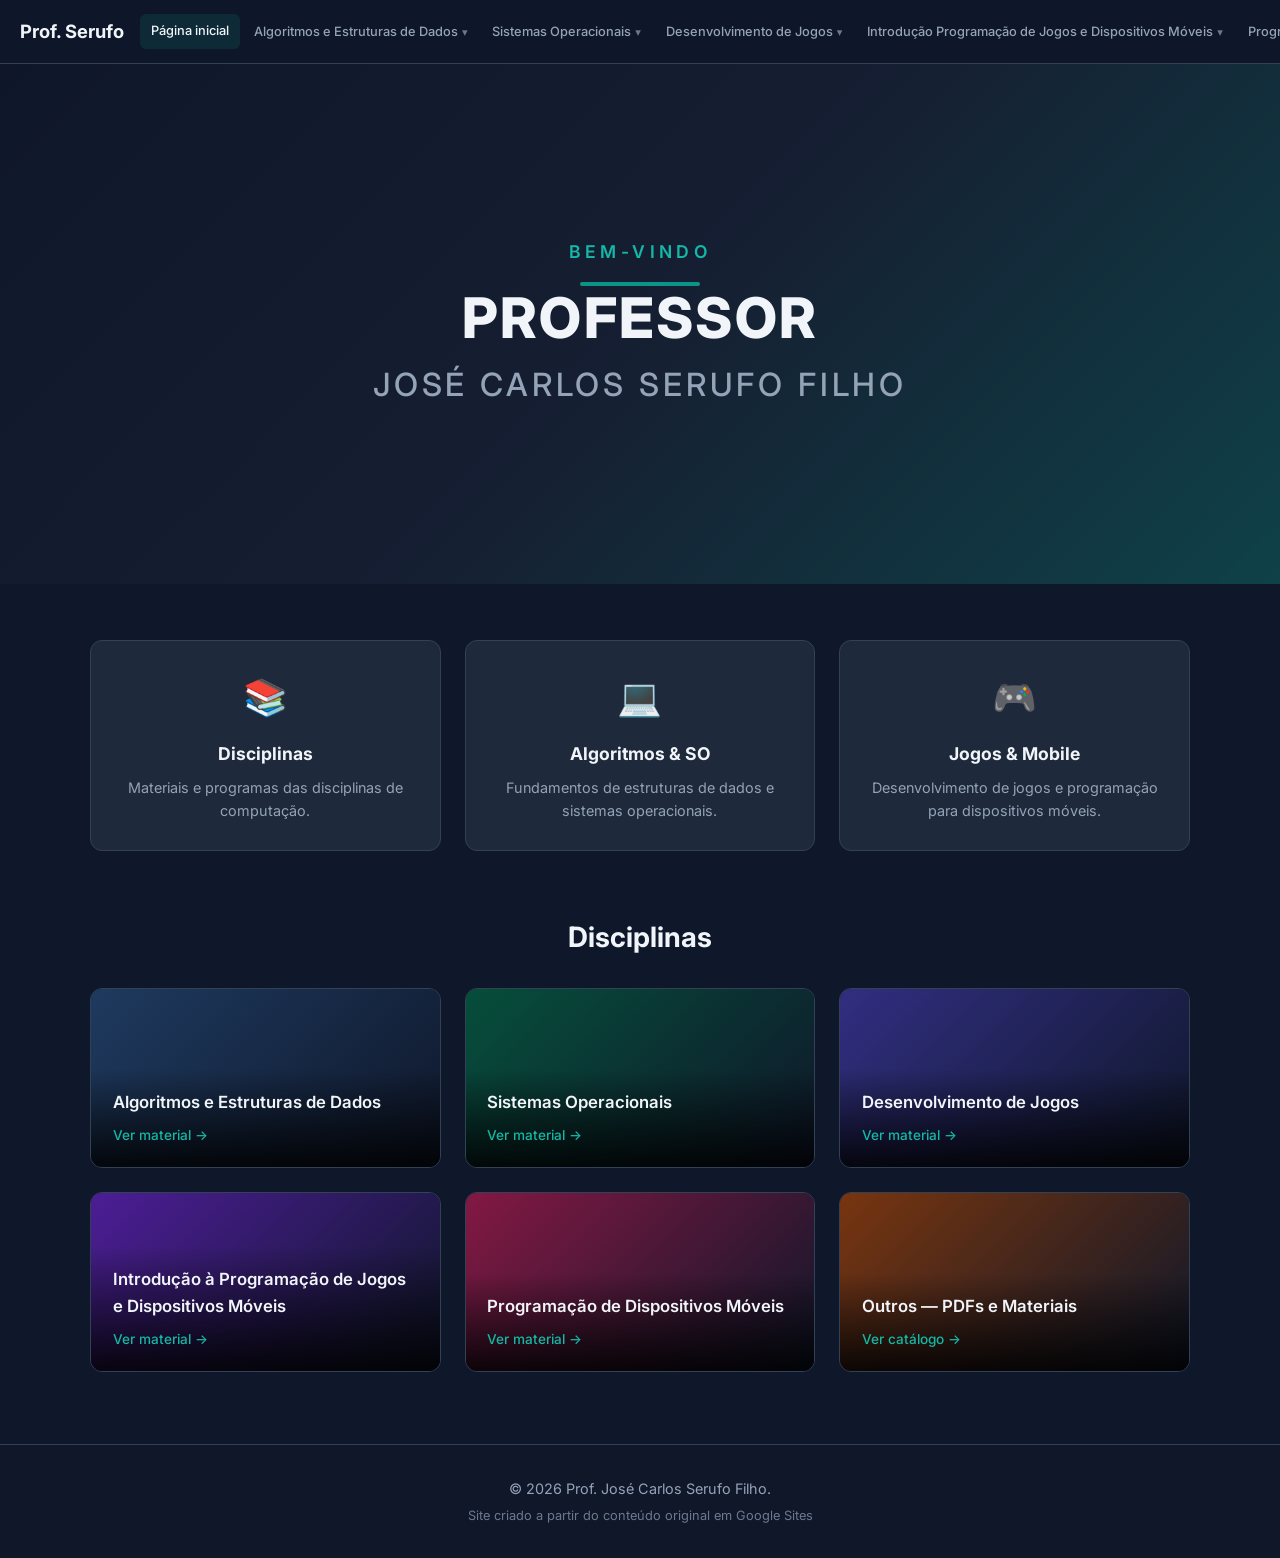
==== aulas/index.html @ f7fe7b7e "atualizaçao outros" ====
<!DOCTYPE html>
<html lang="pt-BR">
<head>
  <meta charset="UTF-8" />
  <meta name="viewport" content="width=device-width, initial-scale=1.0" />
  <title>Prof. Serufo</title>
  <meta name="description" content="Site do Professor José Carlos Serufo Filho. Materiais de Algoritmos, Sistemas Operacionais, Desenvolvimento de Jogos e Programação Mobile." />
  <link rel="preconnect" href="https://fonts.googleapis.com" />
  <link rel="preconnect" href="https://fonts.gstatic.com" crossorigin />
  <link href="https://fonts.googleapis.com/css2?family=Inter:wght@300;400;500;600;700;800&family=JetBrains+Mono:wght@400;500&display=swap" rel="stylesheet" />
  <link rel="stylesheet" href="styles.css" />
</head>
<body>
  <!-- Navbar -->
  <header class="navbar" id="navbar">
    <div class="nav-container">
      <a href="#home" class="logo" data-page="home">
        <img src="https://lh3.googleusercontent.com/a-/AOh14Gj" alt="Prof. Serufo" class="logo-img" onerror="this.style.display='none'" />
        <span>Prof. Serufo</span>
      </a>

      <nav class="nav-links" id="navLinks">
        <a href="#home" class="nav-link active" data-page="home">Página inicial</a>
        
        <div class="dropdown">
          <button class="nav-link dropdown-btn">Algoritmos e Estruturas de Dados <span class="chevron">▾</span></button>
          <div class="dropdown-content">
            <a href="#algoritmos" data-page="algoritmos">Visão Geral</a>
            <a href="#algoritmos-material" data-page="algoritmos-material">Material</a>
          </div>
        </div>

        <div class="dropdown">
          <button class="nav-link dropdown-btn">Sistemas Operacionais <span class="chevron">▾</span></button>
          <div class="dropdown-content">
            <a href="#so" data-page="so">Visão Geral</a>
            <a href="#so-programa" data-page="so-programa">Programa</a>
            <a href="#so-material" data-page="so-material">Material</a>
          </div>
        </div>

        <div class="dropdown">
          <button class="nav-link dropdown-btn">Desenvolvimento de Jogos <span class="chevron">▾</span></button>
          <div class="dropdown-content">
            <a href="#jogos" data-page="jogos">Visão Geral</a>
            <a href="#jogos-programa" data-page="jogos-programa">Programa</a>
            <a href="#jogos-material" data-page="jogos-material">Material</a>
            <a href="#jogos-aulas" data-page="jogos-aulas">Aulas</a>
          </div>
        </div>

        <div class="dropdown">
          <button class="nav-link dropdown-btn">Introdução Programação de Jogos e Dispositivos Móveis <span class="chevron">▾</span></button>
          <div class="dropdown-content">
            <a href="#intro-jogos" data-page="intro-jogos">Visão Geral</a>
            <a href="#intro-jogos-programa" data-page="intro-jogos-programa">Programa</a>
            <a href="#intro-jogos-material" data-page="intro-jogos-material">Material</a>
          </div>
        </div>

        <div class="dropdown">
          <button class="nav-link dropdown-btn">Programação de Dispositivos Móveis <span class="chevron">▾</span></button>
          <div class="dropdown-content">
            <a href="#mobile" data-page="mobile">Visão Geral</a>
            <a href="#mobile-material" data-page="mobile-material">Material</a>
          </div>
        </div>

        <a href="#outros" class="nav-link" data-page="outros">Outros</a>
      </nav>

      <button class="menu-toggle" id="menuToggle" aria-label="Menu">
        <span></span><span></span><span></span>
      </button>
    </div>
  </header>

  <!-- Main Content -->
  <main id="app">
    <!-- HOME -->
    <section id="home" class="page active">
      <div class="hero hero-home">
        <div class="hero-overlay"></div>
        <div class="hero-content">
          <p class="hero-subtitle">Bem-vindo</p>
          <div class="hero-line"></div>
          <h1 class="hero-title">PROFESSOR</h1>
          <h2 class="hero-name">JOSÉ CARLOS SERUFO FILHO</h2>
        </div>
      </div>

      <div class="container section">
        <div class="intro-grid">
          <div class="intro-card">
            <div class="card-icon">📚</div>
            <h3>Disciplinas</h3>
            <p>Materiais e programas das disciplinas de computação.</p>
          </div>
          <div class="intro-card">
            <div class="card-icon">💻</div>
            <h3>Algoritmos & SO</h3>
            <p>Fundamentos de estruturas de dados e sistemas operacionais.</p>
          </div>
          <div class="intro-card">
            <div class="card-icon">🎮</div>
            <h3>Jogos & Mobile</h3>
            <p>Desenvolvimento de jogos e programação para dispositivos móveis.</p>
          </div>
        </div>

        <div class="courses-preview">
          <h2 class="section-title">Disciplinas</h2>
          <div class="course-grid">
            <a href="#algoritmos" class="course-card" data-page="algoritmos">
              <div class="course-card-bg algo"></div>
              <div class="course-card-content">
                <h3>Algoritmos e Estruturas de Dados</h3>
                <span class="course-link">Ver material →</span>
              </div>
            </a>
            <a href="#so" class="course-card" data-page="so">
              <div class="course-card-bg so"></div>
              <div class="course-card-content">
                <h3>Sistemas Operacionais</h3>
                <span class="course-link">Ver material →</span>
              </div>
            </a>
            <a href="#jogos" class="course-card" data-page="jogos">
              <div class="course-card-bg jogos"></div>
              <div class="course-card-content">
                <h3>Desenvolvimento de Jogos</h3>
                <span class="course-link">Ver material →</span>
              </div>
            </a>
            <a href="#intro-jogos" class="course-card" data-page="intro-jogos">
              <div class="course-card-bg intro"></div>
              <div class="course-card-content">
                <h3>Introdução à Programação de Jogos e Dispositivos Móveis</h3>
                <span class="course-link">Ver material →</span>
              </div>
            </a>
            <a href="#mobile" class="course-card" data-page="mobile">
              <div class="course-card-bg mobile"></div>
              <div class="course-card-content">
                <h3>Programação de Dispositivos Móveis</h3>
                <span class="course-link">Ver material →</span>
              </div>
            </a>
            <a href="#outros" class="course-card" data-page="outros">
              <div class="course-card-bg outros"></div>
              <div class="course-card-content">
                <h3>Outros — PDFs e Materiais</h3>
                <span class="course-link">Ver catálogo →</span>
              </div>
            </a>
          </div>
        </div>
      </div>
    </section>

    <!-- ALGORITMOS -->
    <section id="algoritmos" class="page">
      <div class="hero hero-algo">
        <div class="hero-overlay"></div>
        <div class="hero-content">
          <h1 class="hero-title">ALGORITMOS E<br>ESTRUTURAS DE DADOS</h1>
          <div class="hero-line"></div>
        </div>
      </div>
      <div class="container section">
        <div class="content-box">
          <h2>Sobre a Disciplina</h2>
          <p>Estudo dos principais algoritmos e estruturas de dados utilizadas na construção de software eficiente. Abrange análise de complexidade, listas, pilhas, filas, árvores, grafos e técnicas de ordenação e busca.</p>
          <div class="action-buttons">
            <a href="#algoritmos-material" class="btn btn-primary" data-page="algoritmos-material">Acessar Material</a>
          </div>
        </div>
      </div>
    </section>

    <section id="algoritmos-material" class="page">
      <div class="hero hero-material">
        <div class="hero-overlay"></div>
        <div class="hero-content">
          <h1 class="hero-title">MATERIAL</h1>
          <div class="hero-line"></div>
          <p class="hero-subtitle">Algoritmos e Estruturas de Dados</p>
        </div>
      </div>
      <div class="container section">
        <div class="material-card">
          <div class="slides-embed">
            <div class="slides-placeholder">
              <div class="slides-icon">📊</div>
              <h3>Algoritmos e Estrutura de Dados</h3>
              <p>Prof. Serufo</p>
              <a href="https://sites.google.com/view/serufo/algoritmos-e-estrutras-de-dados/material" target="_blank" rel="noopener" class="btn btn-primary">
                Abrir Google Slides
              </a>
              <p class="note">O material original está hospedado no Google Sites / Google Slides.</p>
            </div>
          </div>
        </div>
      </div>
    </section>

    <!-- SISTEMAS OPERACIONAIS -->
    <section id="so" class="page">
      <div class="hero hero-so">
        <div class="hero-overlay"></div>
        <div class="hero-content">
          <h1 class="hero-title">SISTEMAS<br>OPERACIONAIS</h1>
          <div class="hero-line"></div>
        </div>
      </div>
      <div class="container section">
        <div class="content-box">
          <h2>Sobre a Disciplina</h2>
          <p>Conceitos fundamentais de sistemas operacionais: processos, threads, gerenciamento de memória, sistemas de arquivos, escalonamento, sincronização e comunicação entre processos.</p>
          <div class="action-buttons">
            <a href="#so-programa" class="btn btn-secondary" data-page="so-programa">Programa</a>
            <a href="#so-material" class="btn btn-primary" data-page="so-material">Material</a>
          </div>
        </div>
      </div>
    </section>

    <section id="so-programa" class="page">
      <div class="hero hero-material">
        <div class="hero-overlay"></div>
        <div class="hero-content">
          <h1 class="hero-title">PROGRAMA</h1>
          <div class="hero-line"></div>
          <p class="hero-subtitle">Sistemas Operacionais</p>
        </div>
      </div>
      <div class="container section">
        <div class="content-box">
          <h2>Programa da Disciplina</h2>
          <p>Conteúdo programático da disciplina de Sistemas Operacionais.</p>
          <a href="https://sites.google.com/view/serufo/sistemas-operacionais/programa" target="_blank" rel="noopener" class="btn btn-primary">
            Ver programa completo no Google Sites
          </a>
        </div>
      </div>
    </section>

    <section id="so-material" class="page">
      <div class="hero hero-material">
        <div class="hero-overlay"></div>
        <div class="hero-content">
          <h1 class="hero-title">MATERIAL</h1>
          <div class="hero-line"></div>
          <p class="hero-subtitle">Sistemas Operacionais</p>
        </div>
      </div>
      <div class="container section">
        <div class="material-card">
          <div class="slides-embed">
            <div class="slides-placeholder">
              <div class="slides-icon">💻</div>
              <h3>SISTEMAS OPERACIONAIS</h3>
              <p>Prof. Serufo</p>
              <a href="https://sites.google.com/view/serufo/sistemas-operacionais/material" target="_blank" rel="noopener" class="btn btn-primary">
                Abrir Google Slides
              </a>
              <p class="note">O material original está hospedado no Google Sites / Google Slides.</p>
            </div>
          </div>
        </div>
      </div>
    </section>

    <!-- DESENVOLVIMENTO DE JOGOS -->
    <section id="jogos" class="page">
      <div class="hero hero-jogos">
        <div class="hero-overlay"></div>
        <div class="hero-content">
          <h1 class="hero-title">DESENVOLVIMENTO<br>DE JOGOS</h1>
          <div class="hero-line"></div>
        </div>
      </div>
      <div class="container section">
        <div class="content-box">
          <h2>Sobre a Disciplina</h2>
          <p>Introdução ao desenvolvimento de jogos digitais. Conceitos de game design, engines, física, colisão, sprites, áudio e publicação de jogos.</p>
          <div class="action-buttons">
            <a href="#jogos-programa" class="btn btn-secondary" data-page="jogos-programa">Programa</a>
            <a href="#jogos-material" class="btn btn-primary" data-page="jogos-material">Material</a>
            <a href="#jogos-aulas" class="btn btn-secondary" data-page="jogos-aulas">Aulas</a>
          </div>
        </div>
      </div>
    </section>

    <section id="jogos-programa" class="page">
      <div class="hero hero-material">
        <div class="hero-overlay"></div>
        <div class="hero-content">
          <h1 class="hero-title">PROGRAMA</h1>
          <div class="hero-line"></div>
          <p class="hero-subtitle">Desenvolvimento de Jogos</p>
        </div>
      </div>
      <div class="container section">
        <div class="content-box">
          <h2>Programa da Disciplina</h2>
          <p>Conteúdo programático da disciplina de Desenvolvimento de Jogos.</p>
          <a href="https://sites.google.com/view/serufo/desenvolvimento-de-jogos/programa" target="_blank" rel="noopener" class="btn btn-primary">
            Ver programa completo no Google Sites
          </a>
        </div>
      </div>
    </section>

    <section id="jogos-material" class="page">
      <div class="hero hero-material-jogos">
        <div class="hero-overlay"></div>
        <div class="hero-content">
          <h1 class="hero-title">MATERIAL</h1>
          <div class="hero-line"></div>
          <p class="hero-subtitle">Desenvolvimento de Jogos</p>
        </div>
      </div>
      <div class="container section">
        <div class="material-card">
          <div class="slides-embed">
            <div class="slides-placeholder">
              <div class="slides-icon">🎮</div>
              <h3>DESENVOLVIMENTO DE JOGOS</h3>
              <p>Prof. Serufo</p>
              <a href="https://sites.google.com/view/serufo/desenvolvimento-de-jogos/material" target="_blank" rel="noopener" class="btn btn-primary">
                Abrir Google Slides
              </a>
              <p class="note">O material original está hospedado no Google Sites / Google Slides.</p>
            </div>
          </div>
        </div>
      </div>
    </section>

    <section id="jogos-aulas" class="page">
      <div class="hero hero-material">
        <div class="hero-overlay"></div>
        <div class="hero-content">
          <h1 class="hero-title">AULAS</h1>
          <div class="hero-line"></div>
          <p class="hero-subtitle">Desenvolvimento de Jogos</p>
        </div>
      </div>
      <div class="container section">
        <div class="content-box">
          <h2>Material de Aulas</h2>
          <p>Aulas e conteúdos complementares da disciplina.</p>
          <a href="https://sites.google.com/view/serufo/desenvolvimento-de-jogos/material/aulas" target="_blank" rel="noopener" class="btn btn-primary">
            Ver aulas no Google Sites
          </a>
        </div>
      </div>
    </section>

    <!-- INTRODUÇÃO PROGRAMAÇÃO DE JOGOS E DISPOSITIVOS MÓVEIS -->
    <section id="intro-jogos" class="page">
      <div class="hero hero-intro">
        <div class="hero-overlay"></div>
        <div class="hero-content">
          <h1 class="hero-title">INTRODUÇÃO<br>PROGRAMAÇÃO DE JOGOS<br>E DISPOSITIVOS MÓVEIS</h1>
          <div class="hero-line"></div>
        </div>
      </div>
      <div class="container section">
        <div class="content-box">
          <h2>Sobre a Disciplina</h2>
          <p>Introdução aos conceitos de programação aplicados a jogos e dispositivos móveis. Fundamentos de desenvolvimento multiplataforma e interfaces interativas.</p>
          <div class="action-buttons">
            <a href="#intro-jogos-programa" class="btn btn-secondary" data-page="intro-jogos-programa">Programa</a>
            <a href="#intro-jogos-material" class="btn btn-primary" data-page="intro-jogos-material">Material</a>
          </div>
        </div>
      </div>
    </section>

    <section id="intro-jogos-programa" class="page">
      <div class="hero hero-material">
        <div class="hero-overlay"></div>
        <div class="hero-content">
          <h1 class="hero-title">PROGRAMA</h1>
          <div class="hero-line"></div>
          <p class="hero-subtitle">Introdução Programação de Jogos e Dispositivos Móveis</p>
        </div>
      </div>
      <div class="container section">
        <div class="content-box">
          <h2>Programa da Disciplina</h2>
          <a href="https://sites.google.com/view/serufo/introdu%C3%A7%C3%A3o-programa%C3%A7%C3%A3o-de-jogos-e-dispositivos-m%C3%B3veis/programa" target="_blank" rel="noopener" class="btn btn-primary">
            Ver programa completo no Google Sites
          </a>
        </div>
      </div>
    </section>

    <section id="intro-jogos-material" class="page">
      <div class="hero hero-material">
        <div class="hero-overlay"></div>
        <div class="hero-content">
          <h1 class="hero-title">MATERIAL</h1>
          <div class="hero-line"></div>
          <p class="hero-subtitle">Introdução Programação de Jogos e Dispositivos Móveis</p>
        </div>
      </div>
      <div class="container section">
        <div class="material-card">
          <div class="slides-embed">
            <div class="slides-placeholder">
              <div class="slides-icon">📱</div>
              <h3>Introdução à Programação de Jogos e Dispositivos Móveis</h3>
              <p>Prof. Serufo</p>
              <a href="https://sites.google.com/view/serufo/introdu%C3%A7%C3%A3o-programa%C3%A7%C3%A3o-de-jogos-e-dispositivos-m%C3%B3veis/material" target="_blank" rel="noopener" class="btn btn-primary">
                Abrir Google Slides
              </a>
              <p class="note">O material original está hospedado no Google Sites / Google Slides.</p>
            </div>
          </div>
        </div>
      </div>
    </section>

    <!-- PROGRAMAÇÃO DE DISPOSITIVOS MÓVEIS -->
    <section id="mobile" class="page">
      <div class="hero hero-mobile">
        <div class="hero-overlay"></div>
        <div class="hero-content">
          <h1 class="hero-title">PROGRAMAÇÃO DE<br>DISPOSITIVOS MÓVEIS</h1>
          <div class="hero-line"></div>
        </div>
      </div>
      <div class="container section">
        <div class="content-box">
          <h2>Sobre a Disciplina</h2>
          <p>Desenvolvimento de aplicações para dispositivos móveis. Conceitos de UI/UX mobile, frameworks, armazenamento local, sensores e publicação nas lojas.</p>
          <div class="action-buttons">
            <a href="#mobile-material" class="btn btn-primary" data-page="mobile-material">Acessar Material</a>
          </div>
        </div>
      </div>
    </section>

    <section id="mobile-material" class="page">
      <div class="hero hero-material">
        <div class="hero-overlay"></div>
        <div class="hero-content">
          <h1 class="hero-title">MATERIAL</h1>
          <div class="hero-line"></div>
          <p class="hero-subtitle">Programação de Dispositivos Móveis</p>
        </div>
      </div>
      <div class="container section">
        <div class="material-card">
          <div class="slides-embed">
            <div class="slides-placeholder">
              <div class="slides-icon">📲</div>
              <h3>Programação de Dispositivos Móveis</h3>
              <p>Prof. Serufo</p>
              <a href="https://sites.google.com/view/serufo/programa%C3%A7%C3%A3o-de-dispositivos-m%C3%B3veis/material" target="_blank" rel="noopener" class="btn btn-primary">
                Abrir Google Slides
              </a>
              <p class="note">O material original está hospedado no Google Sites / Google Slides.</p>
            </div>
          </div>
        </div>
      </div>
    </section>

    <!-- OUTROS - Catálogo de PDFs por pastas -->
    <section id="outros" class="page">
      <div class="hero hero-outros">
        <div class="hero-overlay"></div>
        <div class="hero-content">
          <h1 class="hero-title">OUTROS</h1>
          <div class="hero-line"></div>
          <p class="hero-subtitle">Arquivos e materiais complementares</p>
        </div>
      </div>

      <div class="container section">
        <div class="pdf-toolbar">
          <div class="search-box">
            <input type="text" id="pdfSearch" placeholder="Buscar por nome do arquivo..." autocomplete="off" />
            <span class="search-icon">🔍</span>
          </div>
          <div class="filter-group">
            <label for="pdfFilter">Pasta:</label>
            <select id="pdfFilter">
              <option value="todos">Todas as pastas</option>
              <option value="algoritmos">algoritmos/</option>
              <option value="sistemas-operacionais">sistemas-operacionais/</option>
              <option value="desenvolvimento-de-jogos">desenvolvimento-de-jogos/</option>
              <option value="intro-jogos-mobile">intro-jogos-mobile/</option>
              <option value="programacao-mobile">programacao-mobile/</option>
              <option value="geral">geral/</option>
            </select>
          </div>
        </div>

        <div class="pdf-count" id="pdfCount"></div>

        <!-- Árvore de pastas + arquivos -->
        <div id="pdfTree" class="pdf-tree"></div>

        <div class="pdf-empty" id="pdfEmpty" style="display:none;">
          <div class="empty-icon">📁</div>
          <h3>Nenhum arquivo encontrado</h3>
          <p>Coloque PDFs nas pastas dentro de <code>pdfs/</code> e rode o script <code>gerar-catalogo.py</code>.</p>
        </div>

        <div class="pdf-help">
          <h3>Como gerenciar os arquivos (bem simples)</h3>
          <ol>
            <li>Coloque o PDF na pasta correspondente dentro de <code>pdfs/</code>:</li>
          </ol>
          <ul class="folder-list">
            <li><code>pdfs/algoritmos/</code></li>
            <li><code>pdfs/sistemas-operacionais/</code></li>
            <li><code>pdfs/desenvolvimento-de-jogos/</code></li>
            <li><code>pdfs/intro-jogos-mobile/</code></li>
            <li><code>pdfs/programacao-mobile/</code></li>
            <li><code>pdfs/geral/</code> — qualquer outro material</li>
          </ul>
          <ol start="2">
            <li>Rode o script na pasta do site:</li>
          </ol>
          <pre class="code-example">python gerar-catalogo.py</pre>
          <p style="margin-top:0.75rem;color:var(--text-muted);font-size:0.9rem;">
            O script lista automaticamente todos os PDFs das pastas e atualiza o catálogo.
            Você não precisa editar código manualmente.
          </p>
        </div>
      </div>
    </section>
  </main>

  <!-- Footer -->
  <footer class="footer">
    <div class="container">
      <p>© <span id="year"></span> Prof. José Carlos Serufo Filho.</p>
      <p class="footer-note">Site criado a partir do conteúdo original em Google Sites</p>
    </div>
  </footer>

  <script src="app.js"></script>
</body>
</html>
---- aulas/styles.css ----
/* ===== Reset & Base ===== */
*, *::before, *::after {
  box-sizing: border-box;
  margin: 0;
  padding: 0;
}

:root {
  --primary: #0d9488;
  --primary-dark: #0f766e;
  --primary-light: #14b8a6;
  --bg: #0f172a;
  --bg-card: #1e293b;
  --text: #f1f5f9;
  --text-muted: #94a3b8;
  --border: #334155;
  --navbar-h: 64px;
  --radius: 12px;
  --shadow: 0 10px 40px rgba(0,0,0,0.35);
  --transition: 0.25s ease;
}

html {
  scroll-behavior: smooth;
  font-size: 16px;
}

body {
  font-family: 'Inter', system-ui, -apple-system, sans-serif;
  background: var(--bg);
  color: var(--text);
  line-height: 1.6;
  min-height: 100vh;
  overflow-x: hidden;
}

a {
  color: inherit;
  text-decoration: none;
}

img {
  max-width: 100%;
  display: block;
}

/* ===== Navbar ===== */
.navbar {
  position: fixed;
  top: 0;
  left: 0;
  right: 0;
  height: var(--navbar-h);
  background: rgba(15, 23, 42, 0.92);
  backdrop-filter: blur(12px);
  border-bottom: 1px solid var(--border);
  z-index: 1000;
  transition: background var(--transition);
}

.nav-container {
  max-width: 1400px;
  margin: 0 auto;
  padding: 0 1.25rem;
  height: 100%;
  display: flex;
  align-items: center;
  justify-content: space-between;
  gap: 1rem;
}

.logo {
  display: flex;
  align-items: center;
  gap: 0.6rem;
  font-weight: 700;
  font-size: 1.15rem;
  white-space: nowrap;
  color: var(--text);
}

.logo-img {
  width: 36px;
  height: 36px;
  border-radius: 50%;
  object-fit: cover;
  background: var(--bg-card);
}

.nav-links {
  display: flex;
  align-items: center;
  gap: 0.15rem;
  flex-wrap: nowrap;
}

.nav-link {
  padding: 0.45rem 0.7rem;
  font-size: 0.8rem;
  font-weight: 500;
  color: var(--text-muted);
  border-radius: 6px;
  transition: all var(--transition);
  white-space: nowrap;
  background: transparent;
  border: none;
  cursor: pointer;
  font-family: inherit;
}

.nav-link:hover,
.nav-link.active {
  color: var(--text);
  background: rgba(20, 184, 166, 0.12);
}

.dropdown {
  position: relative;
}

.dropdown-btn {
  display: flex;
  align-items: center;
  gap: 0.25rem;
}

.chevron {
  font-size: 0.7rem;
  opacity: 0.7;
}

.dropdown-content {
  position: absolute;
  top: 100%;
  left: 0;
  min-width: 200px;
  background: var(--bg-card);
  border: 1px solid var(--border);
  border-radius: var(--radius);
  padding: 0.4rem;
  opacity: 0;
  visibility: hidden;
  transform: translateY(8px);
  transition: all var(--transition);
  box-shadow: var(--shadow);
  z-index: 100;
}

.dropdown:hover .dropdown-content {
  opacity: 1;
  visibility: visible;
  transform: translateY(4px);
}

.dropdown-content a {
  display: block;
  padding: 0.55rem 0.85rem;
  font-size: 0.85rem;
  color: var(--text-muted);
  border-radius: 6px;
  transition: all var(--transition);
}

.dropdown-content a:hover {
  background: rgba(20, 184, 166, 0.15);
  color: var(--primary-light);
}

.menu-toggle {
  display: none;
  flex-direction: column;
  gap: 5px;
  background: none;
  border: none;
  cursor: pointer;
  padding: 6px;
}

.menu-toggle span {
  display: block;
  width: 22px;
  height: 2px;
  background: var(--text);
  border-radius: 2px;
  transition: var(--transition);
}

/* ===== Pages ===== */
.page {
  display: none;
  min-height: calc(100vh - var(--navbar-h));
  padding-top: var(--navbar-h);
  animation: fadeIn 0.35s ease;
}

.page.active {
  display: block;
}

@keyframes fadeIn {
  from { opacity: 0; transform: translateY(12px); }
  to { opacity: 1; transform: translateY(0); }
}

/* ===== Hero ===== */
.hero {
  position: relative;
  min-height: 420px;
  display: flex;
  align-items: center;
  justify-content: center;
  text-align: center;
  background-size: cover;
  background-position: center;
  overflow: hidden;
}

.hero-home {
  background: linear-gradient(135deg, #0f172a 0%, #1e293b 50%, #0f766e 100%);
  min-height: 520px;
}

.hero-algo {
  background: linear-gradient(135deg, #1e3a5f 0%, #0f172a 100%);
}

.hero-so {
  background: linear-gradient(135deg, #064e3b 0%, #0f172a 100%);
}

.hero-jogos {
  background: linear-gradient(135deg, #312e81 0%, #0f172a 100%);
}

.hero-intro {
  background: linear-gradient(135deg, #4c1d95 0%, #0f172a 100%);
}

.hero-mobile {
  background: linear-gradient(135deg, #831843 0%, #0f172a 100%);
}

.hero-material {
  background: linear-gradient(135deg, #1e293b 0%, #0f172a 100%);
  min-height: 280px;
}

.hero-material-jogos {
  background: linear-gradient(135deg, #1e3a5f 0%, #0f172a 100%);
  min-height: 280px;
}

.hero-overlay {
  position: absolute;
  inset: 0;
  background: rgba(15, 23, 42, 0.55);
}

.hero-content {
  position: relative;
  z-index: 1;
  padding: 2rem 1.5rem;
  max-width: 900px;
}

.hero-subtitle {
  font-size: 1.1rem;
  font-weight: 600;
  letter-spacing: 0.25em;
  text-transform: uppercase;
  color: var(--primary-light);
  margin-bottom: 0.75rem;
}

.hero-title {
  font-size: clamp(2rem, 6vw, 3.5rem);
  font-weight: 800;
  letter-spacing: 0.04em;
  line-height: 1.15;
  margin-bottom: 0.5rem;
}

.hero-name {
  font-size: clamp(1.25rem, 3.5vw, 2rem);
  font-weight: 500;
  letter-spacing: 0.12em;
  color: var(--text-muted);
  margin-top: 0.5rem;
}

.hero-line {
  width: 120px;
  height: 4px;
  background: var(--primary);
  margin: 1rem auto 0;
  border-radius: 2px;
}

/* ===== Layout ===== */
.container {
  max-width: 1100px;
  margin: 0 auto;
  padding: 0 1.5rem;
}

.section {
  padding: 3.5rem 0 4.5rem;
}

.section-title {
  font-size: 1.75rem;
  font-weight: 700;
  margin-bottom: 1.75rem;
  text-align: center;
}

/* ===== Intro Cards ===== */
.intro-grid {
  display: grid;
  grid-template-columns: repeat(auto-fit, minmax(240px, 1fr));
  gap: 1.5rem;
  margin-bottom: 4rem;
}

.intro-card {
  background: var(--bg-card);
  border: 1px solid var(--border);
  border-radius: var(--radius);
  padding: 1.75rem;
  text-align: center;
  transition: transform var(--transition), border-color var(--transition);
}

.intro-card:hover {
  transform: translateY(-4px);
  border-color: var(--primary);
}

.card-icon {
  font-size: 2.25rem;
  margin-bottom: 0.85rem;
}

.intro-card h3 {
  font-size: 1.1rem;
  margin-bottom: 0.5rem;
}

.intro-card p {
  font-size: 0.9rem;
  color: var(--text-muted);
}

/* ===== Course Grid ===== */
.course-grid {
  display: grid;
  grid-template-columns: repeat(auto-fit, minmax(280px, 1fr));
  gap: 1.5rem;
}

.course-card {
  position: relative;
  border-radius: var(--radius);
  overflow: hidden;
  height: 180px;
  display: flex;
  align-items: flex-end;
  border: 1px solid var(--border);
  transition: transform var(--transition), box-shadow var(--transition);
}

.course-card:hover {
  transform: translateY(-6px);
  box-shadow: 0 16px 40px rgba(0,0,0,0.4);
}

.course-card-bg {
  position: absolute;
  inset: 0;
  transition: transform 0.4s ease;
}

.course-card:hover .course-card-bg {
  transform: scale(1.06);
}

.course-card-bg.algo { background: linear-gradient(135deg, #1e3a5f, #0f172a); }
.course-card-bg.so { background: linear-gradient(135deg, #064e3b, #0f172a); }
.course-card-bg.jogos { background: linear-gradient(135deg, #312e81, #0f172a); }
.course-card-bg.intro { background: linear-gradient(135deg, #4c1d95, #0f172a); }
.course-card-bg.mobile { background: linear-gradient(135deg, #831843, #0f172a); }
.course-card-bg.outros { background: linear-gradient(135deg, #78350f, #0f172a); }

.hero-outros {
  background: linear-gradient(135deg, #78350f 0%, #0f172a 100%);
  min-height: 320px;
}

.course-card-content {
  position: relative;
  z-index: 1;
  padding: 1.25rem 1.35rem;
  width: 100%;
  background: linear-gradient(to top, rgba(0,0,0,0.85), transparent);
}

.course-card-content h3 {
  font-size: 1.05rem;
  font-weight: 600;
  margin-bottom: 0.35rem;
}

.course-link {
  font-size: 0.85rem;
  color: var(--primary-light);
  font-weight: 500;
}

/* ===== Content Box ===== */
.content-box {
  background: var(--bg-card);
  border: 1px solid var(--border);
  border-radius: var(--radius);
  padding: 2.25rem;
  max-width: 720px;
  margin: 0 auto;
}

.content-box h2 {
  font-size: 1.5rem;
  margin-bottom: 1rem;
}

.content-box p {
  color: var(--text-muted);
  margin-bottom: 1.5rem;
}

.action-buttons {
  display: flex;
  flex-wrap: wrap;
  gap: 0.75rem;
}

/* ===== Buttons ===== */
.btn {
  display: inline-flex;
  align-items: center;
  justify-content: center;
  padding: 0.7rem 1.35rem;
  font-size: 0.9rem;
  font-weight: 600;
  border-radius: 8px;
  border: none;
  cursor: pointer;
  transition: all var(--transition);
  font-family: inherit;
}

.btn-primary {
  background: var(--primary);
  color: white;
}

.btn-primary:hover {
  background: var(--primary-dark);
  transform: translateY(-2px);
}

.btn-secondary {
  background: transparent;
  color: var(--text);
  border: 1px solid var(--border);
}

.btn-secondary:hover {
  border-color: var(--primary);
  color: var(--primary-light);
}

/* ===== Material / Slides ===== */
.material-card {
  max-width: 800px;
  margin: 0 auto;
}

.slides-embed {
  background: var(--bg-card);
  border: 1px solid var(--border);
  border-radius: var(--radius);
  overflow: hidden;
}

.slides-placeholder {
  padding: 3.5rem 2rem;
  text-align: center;
}

.slides-icon {
  font-size: 3.5rem;
  margin-bottom: 1rem;
}

.slides-placeholder h3 {
  font-size: 1.4rem;
  margin-bottom: 0.35rem;
}

.slides-placeholder p {
  color: var(--text-muted);
  margin-bottom: 1.5rem;
}

.note {
  font-size: 0.8rem !important;
  margin-top: 1.25rem !important;
  opacity: 0.7;
}

/* ===== Footer ===== */
.footer {
  border-top: 1px solid var(--border);
  padding: 2rem 0;
  text-align: center;
  background: rgba(15, 23, 42, 0.8);
}

.footer p {
  font-size: 0.9rem;
  color: var(--text-muted);
}

.footer-note {
  font-size: 0.8rem !important;
  margin-top: 0.35rem;
  opacity: 0.7;
}

/* ===== Responsive ===== */
@media (max-width: 1100px) {
  .nav-links {
    display: none;
    position: fixed;
    top: var(--navbar-h);
    left: 0;
    right: 0;
    bottom: 0;
    background: var(--bg);
    flex-direction: column;
    align-items: stretch;
    padding: 1.5rem;
    gap: 0.35rem;
    overflow-y: auto;
    z-index: 999;
  }

  .nav-links.open {
    display: flex;
  }

  .nav-link {
    font-size: 1rem;
    padding: 0.85rem 1rem;
  }

  .dropdown-content {
    position: static;
    opacity: 1;
    visibility: visible;
    transform: none;
    box-shadow: none;
    border: none;
    background: transparent;
    padding-left: 1rem;
    display: none;
  }

  .dropdown.open .dropdown-content {
    display: block;
  }

  .menu-toggle {
    display: flex;
  }

  .menu-toggle.active span:nth-child(1) {
    transform: translateY(7px) rotate(45deg);
  }
  .menu-toggle.active span:nth-child(2) {
    opacity: 0;
  }
  .menu-toggle.active span:nth-child(3) {
    transform: translateY(-7px) rotate(-45deg);
  }
}

@media (max-width: 600px) {
  .hero {
    min-height: 340px;
  }
  .hero-home {
    min-height: 400px;
  }
  .content-box {
    padding: 1.5rem;
  }
  .section {
    padding: 2.5rem 0 3.5rem;
  }
}

/* ===== PDF Catalog (Outros) ===== */
.pdf-toolbar {
  display: flex;
  flex-wrap: wrap;
  gap: 1rem;
  align-items: flex-end;
  margin-bottom: 1.5rem;
  background: var(--bg-card);
  border: 1px solid var(--border);
  border-radius: var(--radius);
  padding: 1.25rem 1.5rem;
}

.search-box {
  position: relative;
  flex: 1;
  min-width: 220px;
}

.search-box input {
  width: 100%;
  padding: 0.7rem 1rem 0.7rem 2.5rem;
  background: var(--bg);
  border: 1px solid var(--border);
  border-radius: 8px;
  color: var(--text);
  font-size: 0.95rem;
  font-family: inherit;
  outline: none;
  transition: border-color var(--transition);
}

.search-box input:focus {
  border-color: var(--primary);
}

.search-box input::placeholder {
  color: var(--text-muted);
}

.search-icon {
  position: absolute;
  left: 0.85rem;
  top: 50%;
  transform: translateY(-50%);
  font-size: 0.9rem;
  opacity: 0.6;
  pointer-events: none;
}

.filter-group {
  display: flex;
  flex-direction: column;
  gap: 0.35rem;
}

.filter-group label {
  font-size: 0.8rem;
  color: var(--text-muted);
}

.filter-group select {
  padding: 0.65rem 1rem;
  background: var(--bg);
  border: 1px solid var(--border);
  border-radius: 8px;
  color: var(--text);
  font-size: 0.9rem;
  font-family: inherit;
  cursor: pointer;
  min-width: 220px;
}

.pdf-count {
  font-size: 0.9rem;
  color: var(--text-muted);
  margin-bottom: 1.25rem;
}

.pdf-grid {
  display: grid;
  grid-template-columns: repeat(auto-fill, minmax(280px, 1fr));
  gap: 1.25rem;
}

.pdf-card {
  background: var(--bg-card);
  border: 1px solid var(--border);
  border-radius: var(--radius);
  padding: 1.35rem;
  display: flex;
  flex-direction: column;
  gap: 0.75rem;
  transition: transform var(--transition), border-color var(--transition), box-shadow var(--transition);
}

.pdf-card:hover {
  transform: translateY(-4px);
  border-color: var(--primary);
  box-shadow: 0 12px 30px rgba(0,0,0,0.3);
}

.pdf-card-header {
  display: flex;
  align-items: flex-start;
  gap: 0.85rem;
}

.pdf-icon {
  font-size: 1.75rem;
  flex-shrink: 0;
  line-height: 1;
}

.pdf-card-title {
  font-size: 1.05rem;
  font-weight: 600;
  line-height: 1.35;
  margin: 0;
}

.pdf-badge {
  display: inline-block;
  font-size: 0.7rem;
  font-weight: 600;
  text-transform: uppercase;
  letter-spacing: 0.04em;
  padding: 0.25rem 0.55rem;
  border-radius: 4px;
  background: rgba(13, 148, 136, 0.18);
  color: var(--primary-light);
}

.pdf-badge.algoritmos { background: rgba(30, 58, 95, 0.5); color: #93c5fd; }
.pdf-badge.so { background: rgba(6, 78, 59, 0.5); color: #6ee7b7; }
.pdf-badge.jogos { background: rgba(49, 46, 129, 0.5); color: #c4b5fd; }
.pdf-badge.intro-jogos { background: rgba(76, 29, 149, 0.5); color: #d8b4fe; }
.pdf-badge.mobile { background: rgba(131, 24, 67, 0.5); color: #f9a8d4; }
.pdf-badge.geral { background: rgba(120, 53, 15, 0.5); color: #fcd34d; }

.pdf-desc {
  font-size: 0.875rem;
  color: var(--text-muted);
  flex: 1;
}

.pdf-meta {
  font-size: 0.8rem;
  color: var(--text-muted);
  opacity: 0.8;
}

.pdf-actions {
  display: flex;
  gap: 0.5rem;
  margin-top: 0.25rem;
}

.pdf-actions .btn {
  flex: 1;
  padding: 0.55rem 0.85rem;
  font-size: 0.85rem;
}

.pdf-empty {
  text-align: center;
  padding: 3.5rem 1.5rem;
  color: var(--text-muted);
}

.empty-icon {
  font-size: 3rem;
  margin-bottom: 0.75rem;
  opacity: 0.6;
}

.pdf-help {
  margin-top: 3rem;
  padding: 1.75rem;
  background: var(--bg-card);
  border: 1px solid var(--border);
  border-radius: var(--radius);
}

.pdf-help h3 {
  font-size: 1.1rem;
  margin-bottom: 0.85rem;
}

.pdf-help ol {
  margin-left: 1.25rem;
  margin-bottom: 1.25rem;
  color: var(--text-muted);
  font-size: 0.9rem;
}

.pdf-help li {
  margin-bottom: 0.4rem;
}

.pdf-help code {
  background: var(--bg);
  padding: 0.15rem 0.4rem;
  border-radius: 4px;
  font-family: 'JetBrains Mono', monospace;
  font-size: 0.85rem;
  color: var(--primary-light);
}

.code-example {
  background: var(--bg);
  border: 1px solid var(--border);
  border-radius: 8px;
  padding: 1rem 1.25rem;
  font-family: 'JetBrains Mono', monospace;
  font-size: 0.8rem;
  line-height: 1.55;
  color: #a5f3fc;
  overflow-x: auto;
  white-space: pre;
}

@media (max-width: 600px) {
  .pdf-toolbar {
    flex-direction: column;
    align-items: stretch;
  }
  .filter-group select {
    min-width: 100%;
  }
}

/* ===== File tree (Outros) ===== */
.pdf-tree {
  display: flex;
  flex-direction: column;
  gap: 1.25rem;
}

.folder-block {
  background: var(--bg-card);
  border: 1px solid var(--border);
  border-radius: var(--radius);
  overflow: hidden;
}

.folder-header {
  display: flex;
  align-items: center;
  gap: 0.85rem;
  padding: 1rem 1.25rem;
  background: rgba(0,0,0,0.25);
  border-bottom: 1px solid var(--border);
}

.folder-icon {
  font-size: 1.4rem;
  line-height: 1;
}

.folder-name {
  font-size: 1.05rem;
  font-weight: 600;
  margin: 0;
}

.folder-path {
  font-size: 0.75rem;
  color: var(--text-muted);
  font-family: 'JetBrains Mono', monospace;
}

.folder-count {
  margin-left: auto;
  background: rgba(13, 148, 136, 0.2);
  color: var(--primary-light);
  font-size: 0.8rem;
  font-weight: 600;
  padding: 0.2rem 0.55rem;
  border-radius: 999px;
  min-width: 1.75rem;
  text-align: center;
}

.folder-files {
  padding: 0.5rem;
}

.subfolder {
  margin: 0.35rem 0 0.5rem 0.5rem;
  border-left: 2px solid var(--border);
  padding-left: 0.5rem;
}

.subfolder-header {
  display: flex;
  align-items: center;
  gap: 0.5rem;
  padding: 0.45rem 0.6rem;
  color: var(--text-muted);
  font-size: 0.9rem;
}

.subfolder-name {
  font-family: 'JetBrains Mono', monospace;
  font-size: 0.85rem;
}

.file-row {
  display: flex;
  align-items: center;
  gap: 0.75rem;
  padding: 0.7rem 0.85rem;
  border-radius: 8px;
  transition: background var(--transition);
}

.file-row:hover {
  background: rgba(20, 184, 166, 0.08);
}

.file-icon {
  font-size: 1.25rem;
  flex-shrink: 0;
}

.file-info {
  flex: 1;
  min-width: 0;
}

.file-title {
  font-weight: 550;
  font-size: 0.95rem;
  white-space: nowrap;
  overflow: hidden;
  text-overflow: ellipsis;
}

.file-meta {
  font-size: 0.78rem;
  color: var(--text-muted);
  margin-top: 0.15rem;
}

.file-name {
  font-family: 'JetBrains Mono', monospace;
}

.file-actions {
  display: flex;
  gap: 0.4rem;
  flex-shrink: 0;
}

.btn-sm {
  padding: 0.4rem 0.7rem !important;
  font-size: 0.8rem !important;
}

.folder-list {
  list-style: none;
  margin: 0.5rem 0 1rem 0;
  padding: 0;
  display: grid;
  grid-template-columns: repeat(auto-fill, minmax(220px, 1fr));
  gap: 0.35rem;
}

.folder-list li {
  background: var(--bg);
  border: 1px solid var(--border);
  border-radius: 6px;
  padding: 0.45rem 0.75rem;
  font-size: 0.85rem;
}

.folder-list code {
  font-family: 'JetBrains Mono', monospace;
  color: var(--primary-light);
  background: none;
  padding: 0;
}

@media (max-width: 600px) {
  .file-row {
    flex-wrap: wrap;
  }
  .file-actions {
    width: 100%;
    margin-top: 0.35rem;
  }
  .file-actions .btn {
    flex: 1;
  }
}
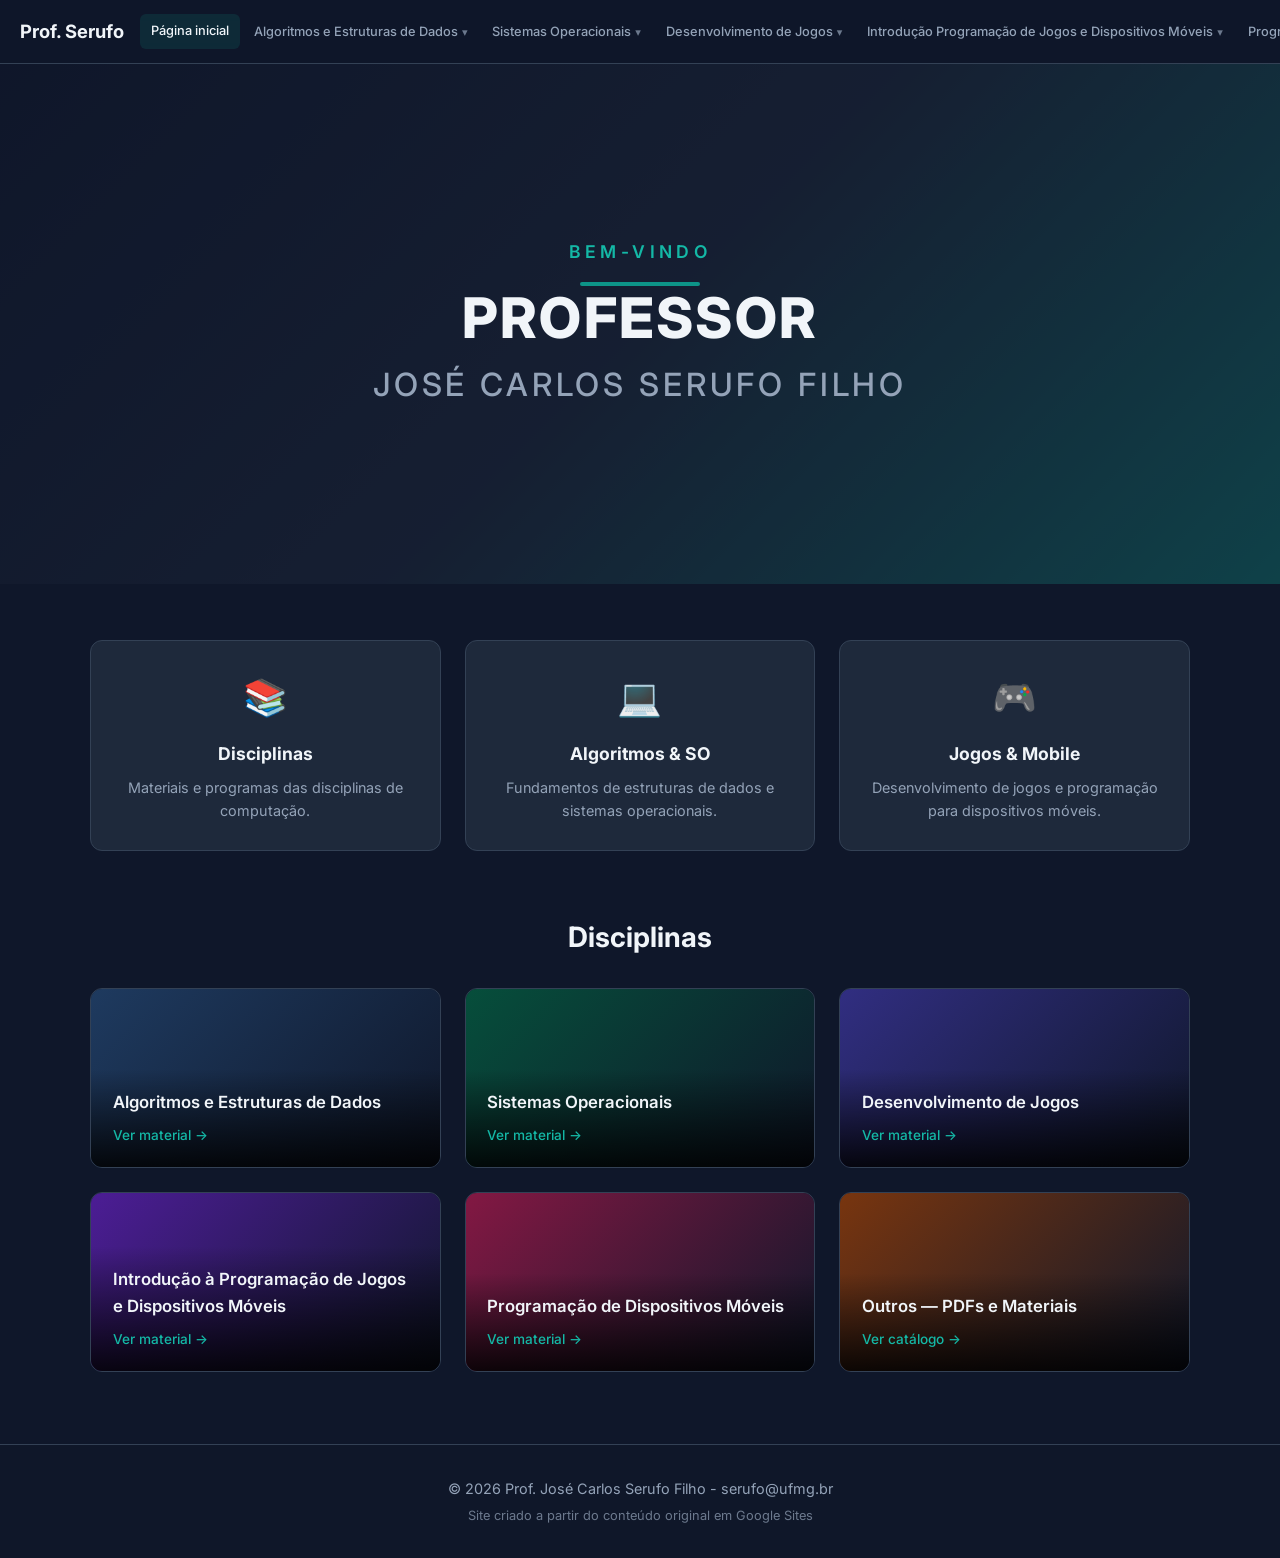
==== commit bb7f53a6: "email" ====
--- a/aulas/index.html
+++ b/aulas/index.html
@@ -492,15 +492,16 @@
             <label for="pdfFilter">Pasta:</label>
             <select id="pdfFilter">
               <option value="todos">Todas as pastas</option>
-              <option value="algoritmos">algoritmos/</option>
-              <option value="sistemas-operacionais">sistemas-operacionais/</option>
-              <option value="desenvolvimento-de-jogos">desenvolvimento-de-jogos/</option>
-              <option value="intro-jogos-mobile">intro-jogos-mobile/</option>
-              <option value="programacao-mobile">programacao-mobile/</option>
-              <option value="geral">geral/</option>
             </select>
           </div>
-        </div>
+          <button type="button" class="btn btn-secondary" id="btnSelectFolder" title="Usar se a listagem automática não funcionar">
+            Selecionar pasta pdfs
+          </button>
+          <button type="button" class="btn btn-primary" id="btnRefreshPdfs" title="Varrer pasta novamente">
+            Atualizar
+          </button>
+        </div>
+        <div id="pdfStatus" class="pdf-status"></div>
 
         <div class="pdf-count" id="pdfCount"></div>
 
@@ -514,27 +515,17 @@
         </div>
 
         <div class="pdf-help">
-          <h3>Como gerenciar os arquivos (bem simples)</h3>
-          <ol>
-            <li>Coloque o PDF na pasta correspondente dentro de <code>pdfs/</code>:</li>
-          </ol>
-          <ul class="folder-list">
-            <li><code>pdfs/algoritmos/</code></li>
-            <li><code>pdfs/sistemas-operacionais/</code></li>
-            <li><code>pdfs/desenvolvimento-de-jogos/</code></li>
-            <li><code>pdfs/intro-jogos-mobile/</code></li>
-            <li><code>pdfs/programacao-mobile/</code></li>
-            <li><code>pdfs/geral/</code> — qualquer outro material</li>
-          </ul>
-          <ol start="2">
-            <li>Rode o script na pasta do site:</li>
-          </ol>
-          <pre class="code-example">python gerar-catalogo.py</pre>
-          <p style="margin-top:0.75rem;color:var(--text-muted);font-size:0.9rem;">
-            O script lista automaticamente todos os PDFs das pastas e atualiza o catálogo.
-            Você não precisa editar código manualmente.
+          <h3>Como usar</h3>
+          <p style="color:var(--text-muted);font-size:0.9rem;margin-bottom:0.75rem;">
+            Coloque os PDFs (e subpastas) dentro de <code>pdfs/</code>. O site lista automaticamente o que estiver lá.
+            Sirva o site com um servidor local para a varredura funcionar:
           </p>
-        </div>
+          <pre class="code-example">python -m http.server 8080</pre>
+          <p style="color:var(--text-muted);font-size:0.9rem;margin-top:0.75rem;">
+            Depois abra <code>http://localhost:8080</code> e vá em <strong>Outros</strong>.
+            Se a listagem automática não aparecer, use o botão <strong>Selecionar pasta pdfs</strong>.
+          </p>
+        </div></div>
       </div>
     </section>
   </main>
@@ -542,11 +533,18 @@
   <!-- Footer -->
   <footer class="footer">
     <div class="container">
-      <p>© <span id="year"></span> Prof. José Carlos Serufo Filho.</p>
+      <p>© <span id="year"></span> Prof. José Carlos Serufo Filho - serufo@ufmg.br</p>
       <p class="footer-note">Site criado a partir do conteúdo original em Google Sites</p>
     </div>
   </footer>
 
+  <script src="https://cdnjs.cloudflare.com/ajax/libs/pdf.js/3.11.174/pdf.min.js"></script>
+  <script>
+    if (window.pdfjsLib) {
+      pdfjsLib.GlobalWorkerOptions.workerSrc =
+        'https://cdnjs.cloudflare.com/ajax/libs/pdf.js/3.11.174/pdf.worker.min.js';
+    }
+  </script>
   <script src="app.js"></script>
 </body>
 </html>
--- a/aulas/styles.css
+++ b/aulas/styles.css
@@ -1005,3 +1005,135 @@
     flex: 1;
   }
 }
+
+/* ===== PDF cards com miniatura ===== */
+.pdf-status {
+  font-size: 0.85rem;
+  color: var(--text-muted);
+  margin: -0.5rem 0 1rem;
+  min-height: 1.2em;
+}
+.pdf-status.error {
+  color: #f87171;
+}
+
+.pdf-loading {
+  text-align: center;
+  padding: 2rem;
+  color: var(--text-muted);
+}
+
+.pdf-cards {
+  display: grid;
+  grid-template-columns: repeat(auto-fill, minmax(200px, 1fr));
+  gap: 1rem;
+  padding: 1rem;
+}
+
+.pdf-card-thumb {
+  background: var(--bg);
+  border: 1px solid var(--border);
+  border-radius: 10px;
+  overflow: hidden;
+  display: flex;
+  flex-direction: column;
+  transition: transform var(--transition), border-color var(--transition), box-shadow var(--transition);
+}
+
+.pdf-card-thumb:hover {
+  transform: translateY(-3px);
+  border-color: var(--primary);
+  box-shadow: 0 10px 28px rgba(0,0,0,0.35);
+}
+
+.thumb-wrap {
+  aspect-ratio: 3 / 4;
+  background: #0b1220;
+  display: flex;
+  align-items: center;
+  justify-content: center;
+  overflow: hidden;
+  border-bottom: 1px solid var(--border);
+}
+
+.thumb-wrap .thumb {
+  width: 100%;
+  height: 100%;
+  object-fit: cover;
+  object-position: top center;
+  display: block;
+}
+
+.thumb-placeholder {
+  display: flex;
+  flex-direction: column;
+  align-items: center;
+  justify-content: center;
+  gap: 0.35rem;
+  color: var(--text-muted);
+  width: 100%;
+  height: 100%;
+  font-size: 1.75rem;
+}
+
+.thumb-placeholder small {
+  font-size: 0.7rem;
+  opacity: 0.7;
+}
+
+.pdf-card-body {
+  padding: 0.85rem;
+  display: flex;
+  flex-direction: column;
+  gap: 0.45rem;
+  flex: 1;
+}
+
+.pdf-card-thumb .pdf-card-title {
+  font-size: 0.9rem;
+  font-weight: 600;
+  line-height: 1.3;
+  margin: 0;
+  display: -webkit-box;
+  -webkit-line-clamp: 2;
+  -webkit-box-orient: vertical;
+  overflow: hidden;
+}
+
+.pdf-card-meta {
+  font-size: 0.72rem;
+  color: var(--text-muted);
+  font-family: 'JetBrains Mono', monospace;
+  word-break: break-all;
+}
+
+.file-subpath {
+  display: block;
+  opacity: 0.8;
+  margin-bottom: 0.15rem;
+}
+
+.pdf-card-thumb .pdf-actions {
+  margin-top: auto;
+  display: flex;
+  gap: 0.4rem;
+}
+
+.pdf-card-thumb .pdf-actions .btn {
+  flex: 1;
+}
+
+.pdf-toolbar .btn {
+  white-space: nowrap;
+  align-self: flex-end;
+}
+
+@media (max-width: 700px) {
+  .pdf-toolbar {
+    flex-direction: column;
+    align-items: stretch;
+  }
+  .pdf-toolbar .btn {
+    align-self: stretch;
+  }
+}
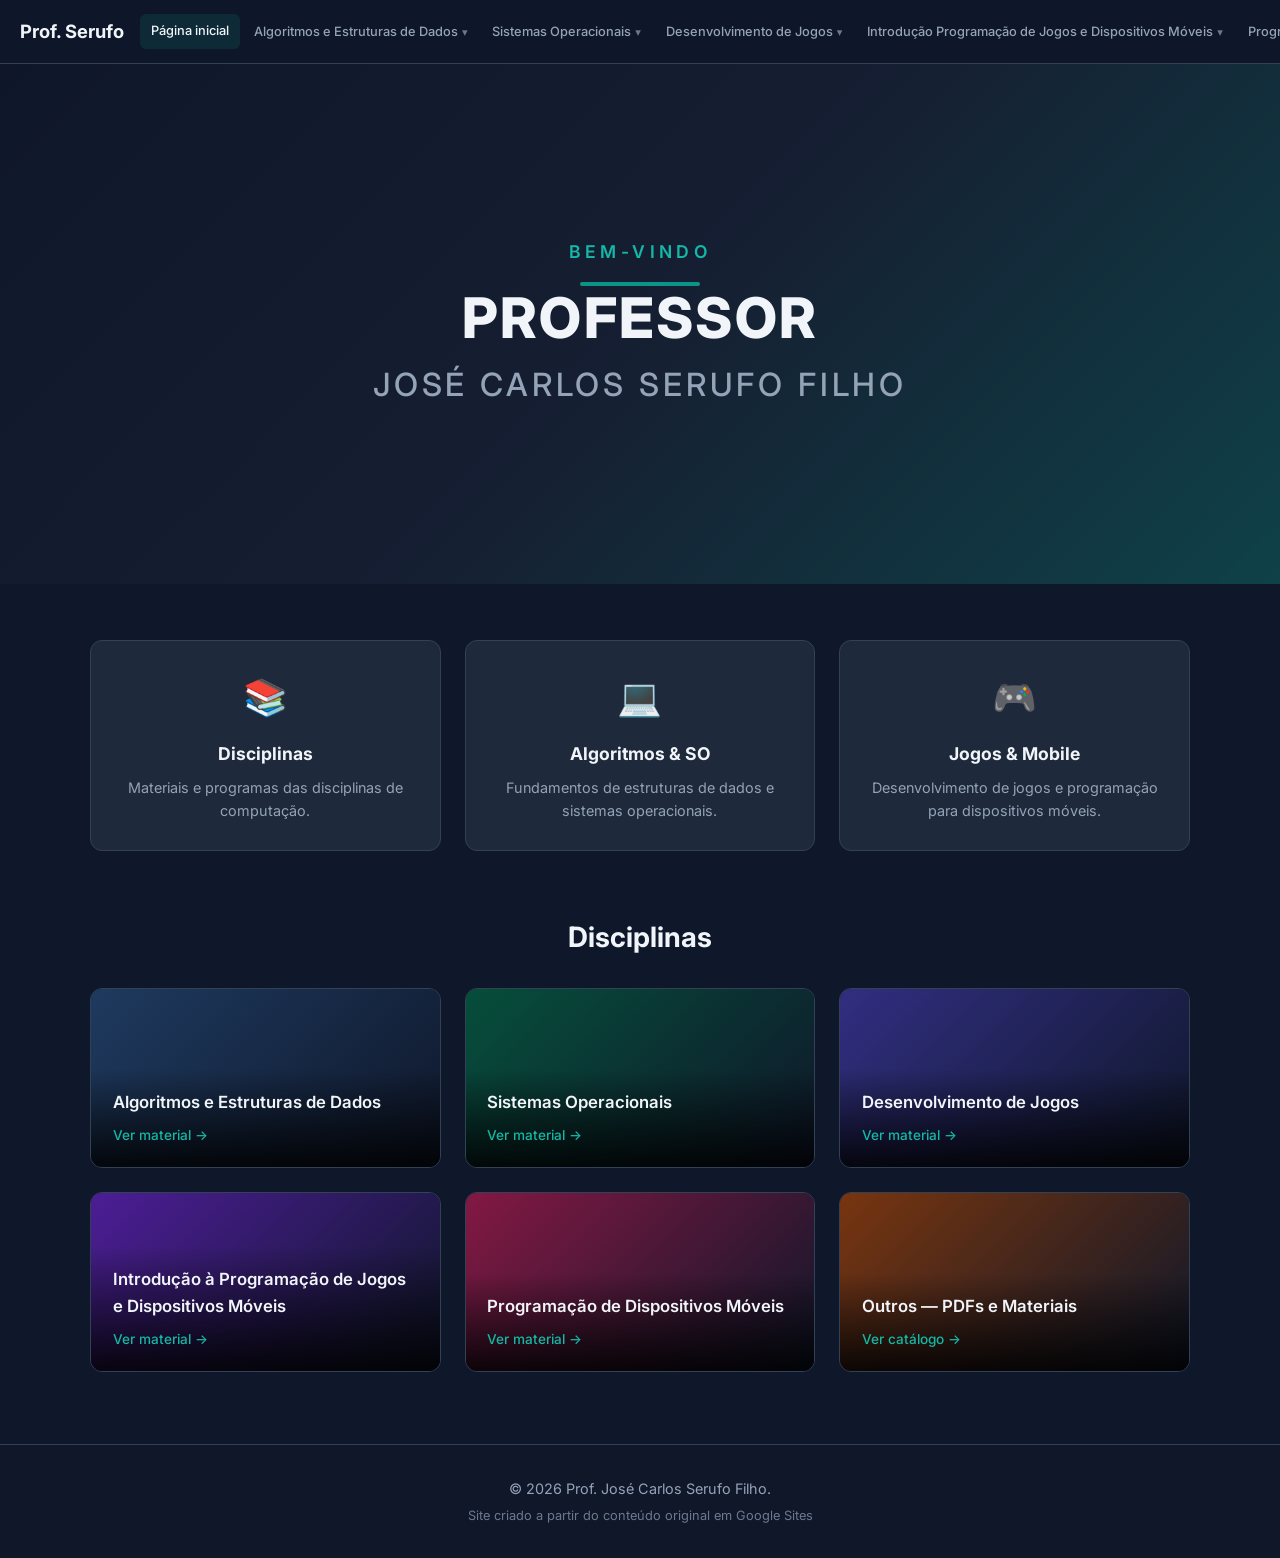
==== commit 3e03adf2: "github" ====
--- a/aulas/index.html
+++ b/aulas/index.html
@@ -4,6 +4,9 @@
   <meta charset="UTF-8" />
   <meta name="viewport" content="width=device-width, initial-scale=1.0" />
   <title>Prof. Serufo</title>
+  <!-- Se a detecção automática do repo falhar, preencha: -->
+  <!-- <meta name="github-owner" content="SEU_USUARIO" /> -->
+  <!-- <meta name="github-repo" content="NOME_DO_REPO" /> -->
   <meta name="description" content="Site do Professor José Carlos Serufo Filho. Materiais de Algoritmos, Sistemas Operacionais, Desenvolvimento de Jogos e Programação Mobile." />
   <link rel="preconnect" href="https://fonts.googleapis.com" />
   <link rel="preconnect" href="https://fonts.gstatic.com" crossorigin />
@@ -515,15 +518,19 @@
         </div>
 
         <div class="pdf-help">
-          <h3>Como usar</h3>
-          <p style="color:var(--text-muted);font-size:0.9rem;margin-bottom:0.75rem;">
-            Coloque os PDFs (e subpastas) dentro de <code>pdfs/</code>. O site lista automaticamente o que estiver lá.
-            Sirva o site com um servidor local para a varredura funcionar:
+          <h3>GitHub Pages — como adicionar PDFs</h3>
+          <ol>
+            <li>Coloque os arquivos na pasta <code>pdfs/</code> do repositório (pode usar subpastas).</li>
+            <li>Faça <code>git add</code>, <code>commit</code> e <code>push</code>.</li>
+            <li>Aguarde o deploy do GitHub Pages e clique em <strong>Atualizar</strong> nesta página.</li>
+          </ol>
+          <p style="color:var(--text-muted);font-size:0.9rem;margin-top:0.75rem;">
+            A listagem usa a API pública do GitHub (repositório precisa ser <strong>público</strong>).
+            Cada card mostra o nome do arquivo e a miniatura da 1ª página do PDF.
           </p>
-          <pre class="code-example">python -m http.server 8080</pre>
-          <p style="color:var(--text-muted);font-size:0.9rem;margin-top:0.75rem;">
-            Depois abra <code>http://localhost:8080</code> e vá em <strong>Outros</strong>.
-            Se a listagem automática não aparecer, use o botão <strong>Selecionar pasta pdfs</strong>.
+          <p style="color:var(--text-muted);font-size:0.85rem;margin-top:0.5rem;">
+            Se o site não detectar o repositório certo, descomente e preencha as meta tags
+            <code>github-owner</code> e <code>github-repo</code> no <code>index.html</code>.
           </p>
         </div></div>
       </div>
@@ -533,7 +540,7 @@
   <!-- Footer -->
   <footer class="footer">
     <div class="container">
-      <p>© <span id="year"></span> Prof. José Carlos Serufo Filho - serufo@ufmg.br</p>
+      <p>© <span id="year"></span> Prof. José Carlos Serufo Filho.</p>
       <p class="footer-note">Site criado a partir do conteúdo original em Google Sites</p>
     </div>
   </footer>
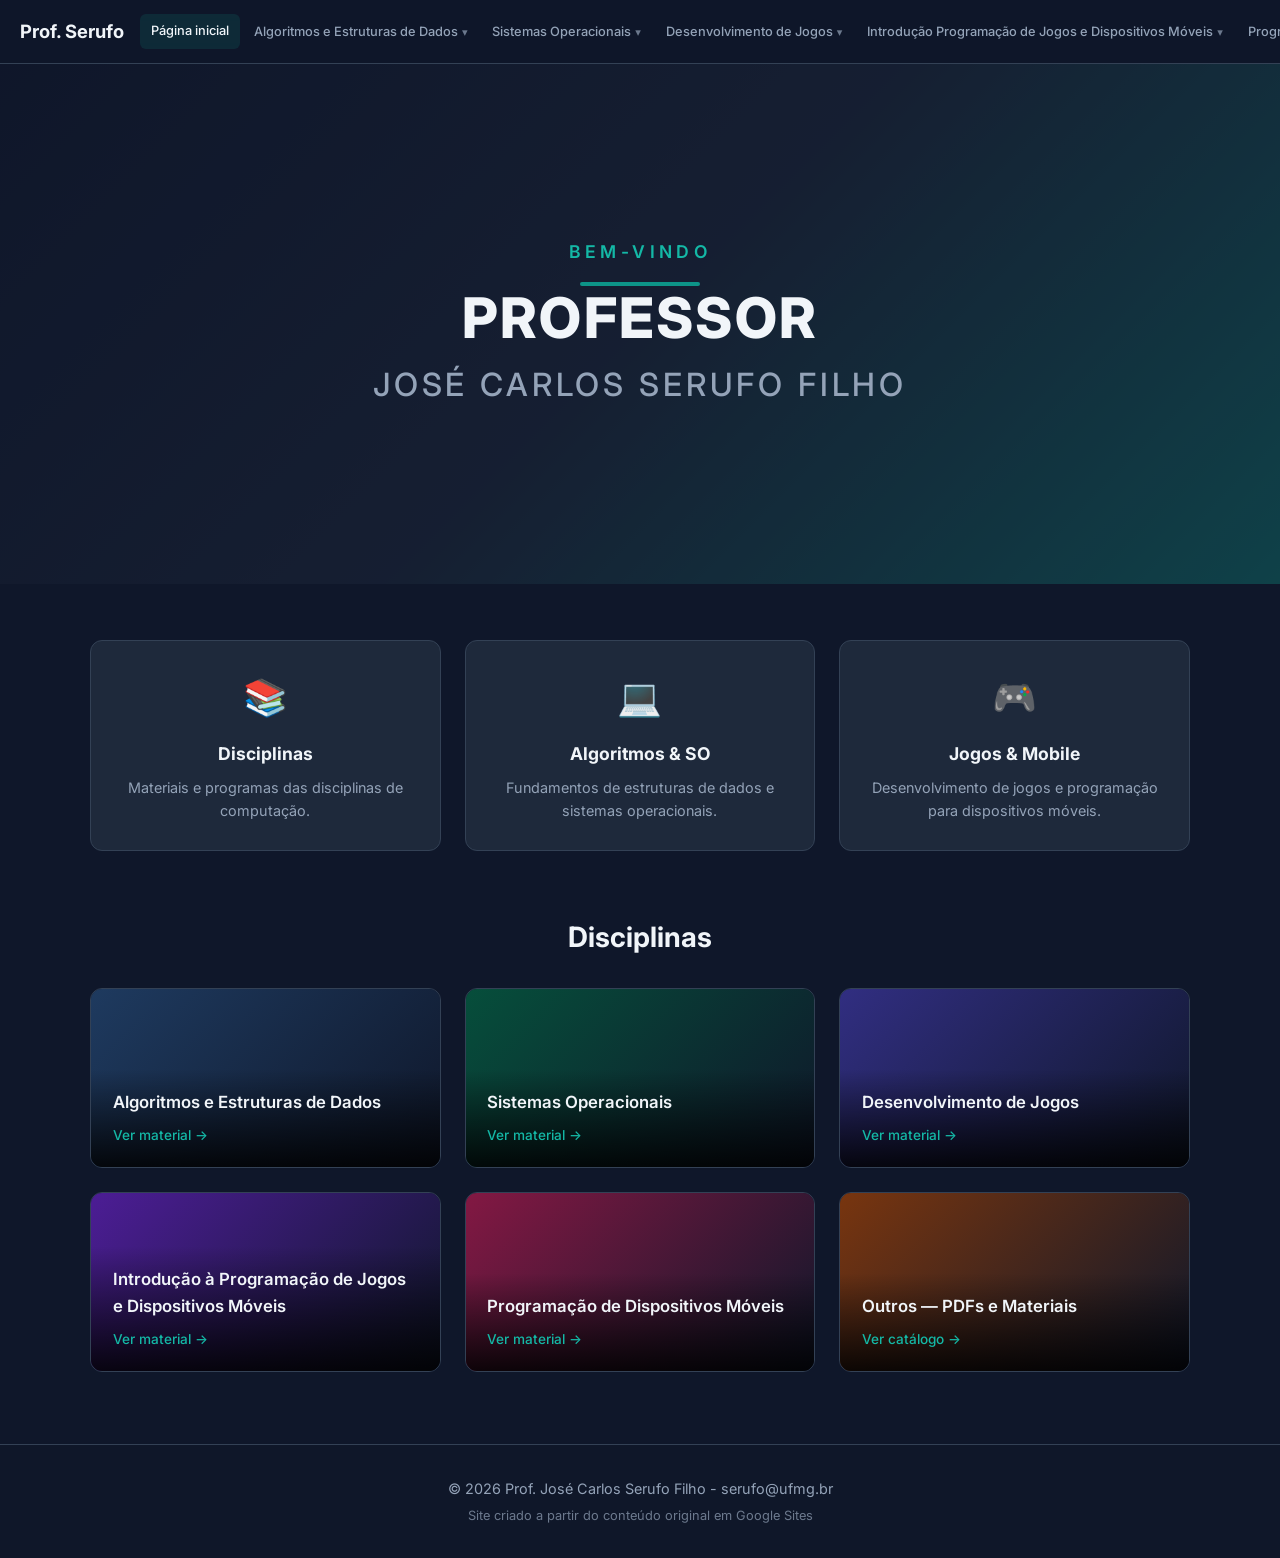
==== commit d4225fd2: "ajustes gerais" ====
--- a/aulas/index.html
+++ b/aulas/index.html
@@ -4,10 +4,11 @@
   <meta charset="UTF-8" />
   <meta name="viewport" content="width=device-width, initial-scale=1.0" />
   <title>Prof. Serufo</title>
+  <meta name="github-owner" content="serufo" />
+  <meta name="github-repo" content="serufo.github.io" />
+  <meta name="github-content-root" content="aulas" />
   <!-- Se a detecção automática do repo falhar, preencha: -->
-  <!-- <meta name="github-owner" content="SEU_USUARIO" /> -->
-  <!-- <meta name="github-repo" content="NOME_DO_REPO" /> -->
-  <meta name="description" content="Site do Professor José Carlos Serufo Filho. Materiais de Algoritmos, Sistemas Operacionais, Desenvolvimento de Jogos e Programação Mobile." />
+<meta name="description" content="Site do Professor José Carlos Serufo Filho. Materiais de Algoritmos, Sistemas Operacionais, Desenvolvimento de Jogos e Programação Mobile." />
   <link rel="preconnect" href="https://fonts.googleapis.com" />
   <link rel="preconnect" href="https://fonts.gstatic.com" crossorigin />
   <link href="https://fonts.googleapis.com/css2?family=Inter:wght@300;400;500;600;700;800&family=JetBrains+Mono:wght@400;500&display=swap" rel="stylesheet" />
@@ -69,7 +70,7 @@
           </div>
         </div>
 
-        <a href="#outros" class="nav-link" data-page="outros">Outros</a>
+        <a href="#outros" class="nav-link" data-page="outros">Outros Materiais</a>
       </nav>
 
       <button class="menu-toggle" id="menuToggle" aria-label="Menu">
@@ -479,7 +480,7 @@
       <div class="hero hero-outros">
         <div class="hero-overlay"></div>
         <div class="hero-content">
-          <h1 class="hero-title">OUTROS</h1>
+          <h1 class="hero-title">OUTROS MATERIAIS</h1>
           <div class="hero-line"></div>
           <p class="hero-subtitle">Arquivos e materiais complementares</p>
         </div>
@@ -540,7 +541,7 @@
   <!-- Footer -->
   <footer class="footer">
     <div class="container">
-      <p>© <span id="year"></span> Prof. José Carlos Serufo Filho.</p>
+      <p>© <span id="year"></span> Prof. José Carlos Serufo Filho - serufo@ufmg.br</p>
       <p class="footer-note">Site criado a partir do conteúdo original em Google Sites</p>
     </div>
   </footer>
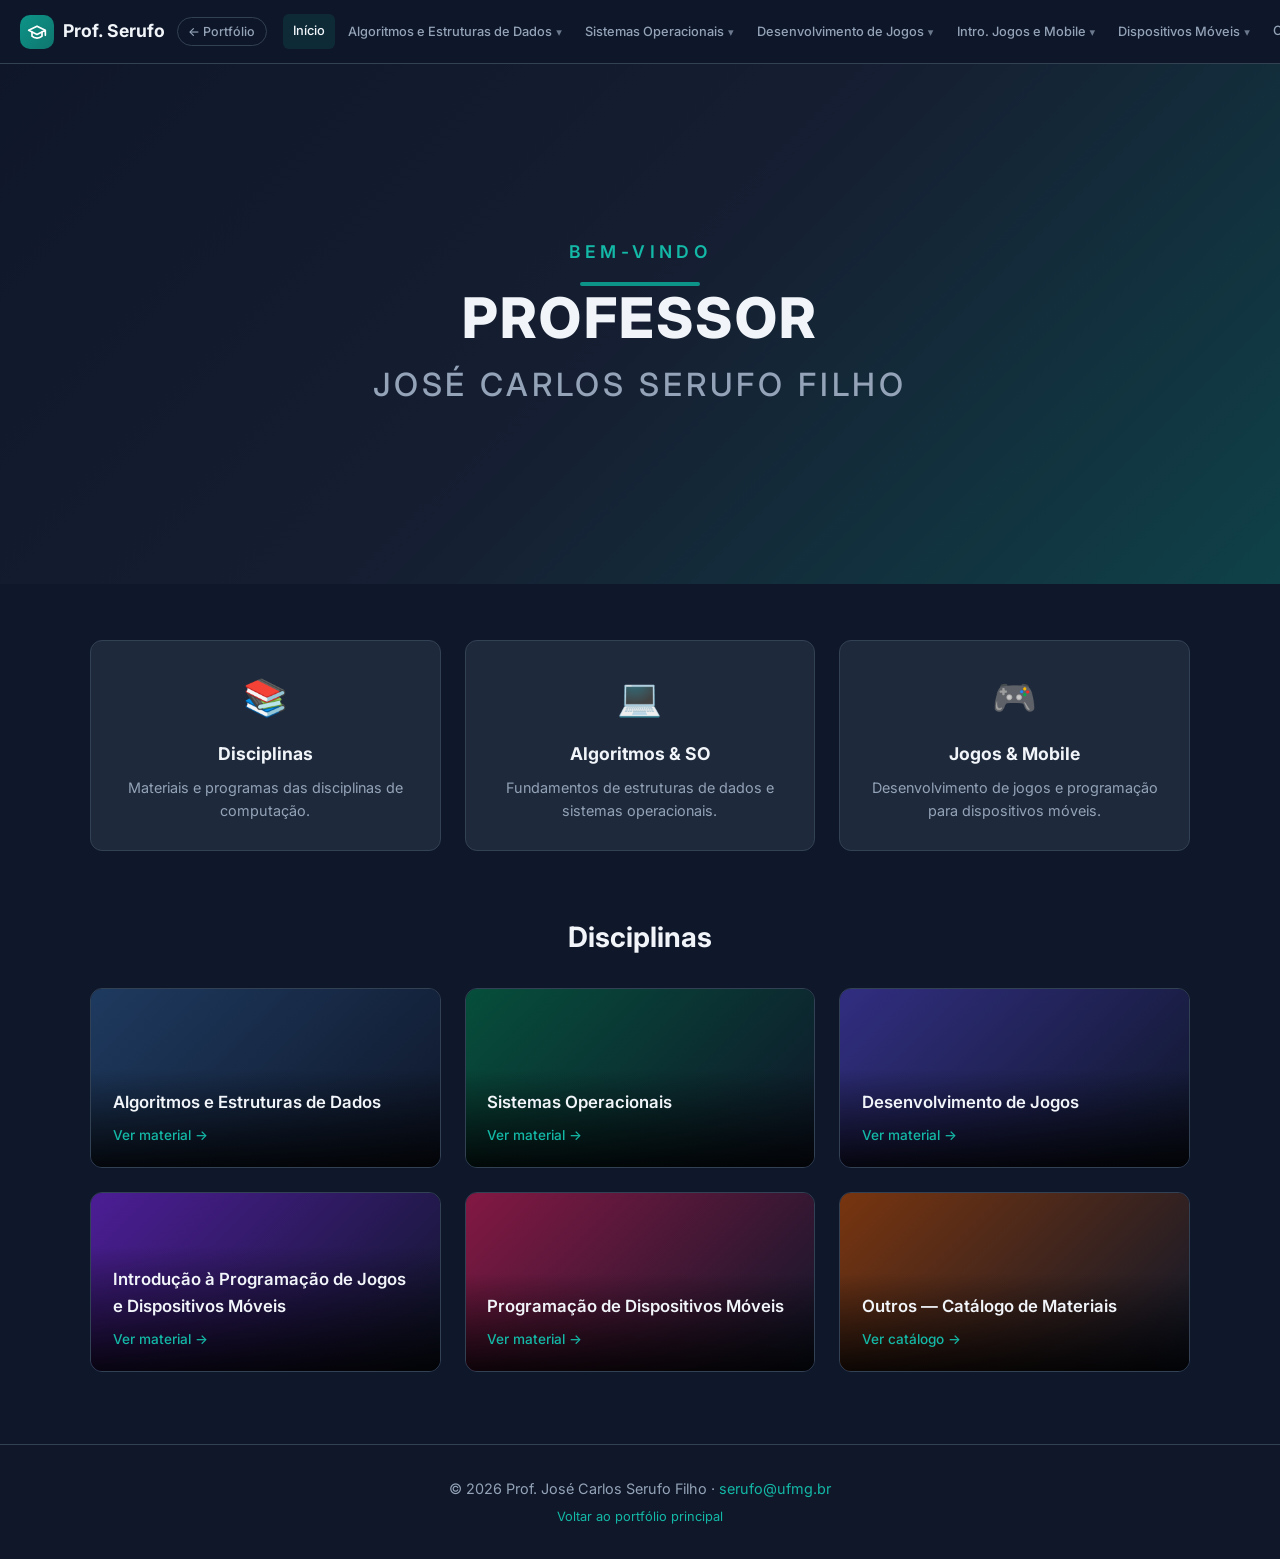
==== commit 6d67b8e6: "Integra catálogo de aulas ao Google Drive e corrige portfólio principal" ====
--- a/aulas/index.html
+++ b/aulas/index.html
@@ -3,12 +3,11 @@
 <head>
   <meta charset="UTF-8" />
   <meta name="viewport" content="width=device-width, initial-scale=1.0" />
-  <title>Prof. Serufo</title>
-  <meta name="github-owner" content="serufo" />
-  <meta name="github-repo" content="serufo.github.io" />
-  <meta name="github-content-root" content="aulas" />
-  <!-- Se a detecção automática do repo falhar, preencha: -->
-<meta name="description" content="Site do Professor José Carlos Serufo Filho. Materiais de Algoritmos, Sistemas Operacionais, Desenvolvimento de Jogos e Programação Mobile." />
+  <title>Prof. Serufo — Aulas e Materiais</title>
+  <meta name="description" content="Site de aulas do Professor José Carlos Serufo Filho. Materiais de Algoritmos, Sistemas Operacionais, Desenvolvimento de Jogos, Programação Mobile e catálogo no Google Drive." />
+  <meta name="drive-catalog-url" content="https://script.google.com/macros/s/AKfycbzoTK7E7r1MSILdGPQA2Qe5nMKH0xPJj23kGmjjR3i6-4RB792ppfdoDmCXZKpYg464KQ/exec" />
+  <meta name="drive-folder-url" content="https://drive.google.com/drive/folders/1QPJn-eJP5-Sh8jvajASOQuNzWkamwjaW" />
+  <link rel="icon" type="image/svg+xml" href="data:image/svg+xml,%3Csvg xmlns='http://www.w3.org/2000/svg' viewBox='0 0 64 64'%3E%3Crect width='64' height='64' rx='16' fill='%230d9488'/%3E%3Ctext x='50%25' y='54%25' dominant-baseline='middle' text-anchor='middle' font-family='Inter,system-ui,sans-serif' font-size='32' font-weight='800' fill='white'%3ES%3C/text%3E%3C/svg%3E" />
   <link rel="preconnect" href="https://fonts.googleapis.com" />
   <link rel="preconnect" href="https://fonts.gstatic.com" crossorigin />
   <link href="https://fonts.googleapis.com/css2?family=Inter:wght@300;400;500;600;700;800&family=JetBrains+Mono:wght@400;500&display=swap" rel="stylesheet" />
@@ -18,16 +17,24 @@
   <!-- Navbar -->
   <header class="navbar" id="navbar">
     <div class="nav-container">
-      <a href="#home" class="logo" data-page="home">
-        <img src="https://lh3.googleusercontent.com/a-/AOh14Gj" alt="Prof. Serufo" class="logo-img" onerror="this.style.display='none'" />
-        <span>Prof. Serufo</span>
-      </a>
-
-      <nav class="nav-links" id="navLinks">
-        <a href="#home" class="nav-link active" data-page="home">Página inicial</a>
-        
+      <div class="nav-brand">
+        <a href="#home" class="logo" data-page="home">
+          <span class="logo-badge" aria-hidden="true">
+            <svg viewBox="0 0 24 24" width="20" height="20" fill="none" stroke="currentColor" stroke-width="2" stroke-linecap="round" stroke-linejoin="round">
+              <path d="M22 10v6M2 10l10-5 10 5-10 5z"/>
+              <path d="M6 12v5c3 3 9 3 12 0v-5"/>
+            </svg>
+          </span>
+          <span>Prof. Serufo</span>
+        </a>
+        <a href="../" class="nav-portfolio-link" title="Voltar ao portfólio principal">← Portfólio</a>
+      </div>
+
+      <nav class="nav-links" id="navLinks" aria-label="Navegação principal">
+        <a href="#home" class="nav-link active" data-page="home">Início</a>
+
         <div class="dropdown">
-          <button class="nav-link dropdown-btn">Algoritmos e Estruturas de Dados <span class="chevron">▾</span></button>
+          <button type="button" class="nav-link dropdown-btn" aria-haspopup="true" aria-expanded="false">Algoritmos e Estruturas de Dados <span class="chevron" aria-hidden="true">▾</span></button>
           <div class="dropdown-content">
             <a href="#algoritmos" data-page="algoritmos">Visão Geral</a>
             <a href="#algoritmos-material" data-page="algoritmos-material">Material</a>
@@ -35,7 +42,7 @@
         </div>
 
         <div class="dropdown">
-          <button class="nav-link dropdown-btn">Sistemas Operacionais <span class="chevron">▾</span></button>
+          <button type="button" class="nav-link dropdown-btn" aria-haspopup="true" aria-expanded="false">Sistemas Operacionais <span class="chevron" aria-hidden="true">▾</span></button>
           <div class="dropdown-content">
             <a href="#so" data-page="so">Visão Geral</a>
             <a href="#so-programa" data-page="so-programa">Programa</a>
@@ -44,7 +51,7 @@
         </div>
 
         <div class="dropdown">
-          <button class="nav-link dropdown-btn">Desenvolvimento de Jogos <span class="chevron">▾</span></button>
+          <button type="button" class="nav-link dropdown-btn" aria-haspopup="true" aria-expanded="false">Desenvolvimento de Jogos <span class="chevron" aria-hidden="true">▾</span></button>
           <div class="dropdown-content">
             <a href="#jogos" data-page="jogos">Visão Geral</a>
             <a href="#jogos-programa" data-page="jogos-programa">Programa</a>
@@ -54,7 +61,7 @@
         </div>
 
         <div class="dropdown">
-          <button class="nav-link dropdown-btn">Introdução Programação de Jogos e Dispositivos Móveis <span class="chevron">▾</span></button>
+          <button type="button" class="nav-link dropdown-btn" aria-haspopup="true" aria-expanded="false">Intro. Jogos e Mobile <span class="chevron" aria-hidden="true">▾</span></button>
           <div class="dropdown-content">
             <a href="#intro-jogos" data-page="intro-jogos">Visão Geral</a>
             <a href="#intro-jogos-programa" data-page="intro-jogos-programa">Programa</a>
@@ -63,7 +70,7 @@
         </div>
 
         <div class="dropdown">
-          <button class="nav-link dropdown-btn">Programação de Dispositivos Móveis <span class="chevron">▾</span></button>
+          <button type="button" class="nav-link dropdown-btn" aria-haspopup="true" aria-expanded="false">Dispositivos Móveis <span class="chevron" aria-hidden="true">▾</span></button>
           <div class="dropdown-content">
             <a href="#mobile" data-page="mobile">Visão Geral</a>
             <a href="#mobile-material" data-page="mobile-material">Material</a>
@@ -73,7 +80,7 @@
         <a href="#outros" class="nav-link" data-page="outros">Outros Materiais</a>
       </nav>
 
-      <button class="menu-toggle" id="menuToggle" aria-label="Menu">
+      <button type="button" class="menu-toggle" id="menuToggle" aria-label="Abrir menu" aria-expanded="false" aria-controls="navLinks">
         <span></span><span></span><span></span>
       </button>
     </div>
@@ -96,18 +103,18 @@
       <div class="container section">
         <div class="intro-grid">
           <div class="intro-card">
-            <div class="card-icon">📚</div>
+            <div class="card-icon" aria-hidden="true">📚</div>
             <h3>Disciplinas</h3>
             <p>Materiais e programas das disciplinas de computação.</p>
           </div>
           <div class="intro-card">
-            <div class="card-icon">💻</div>
-            <h3>Algoritmos & SO</h3>
+            <div class="card-icon" aria-hidden="true">💻</div>
+            <h3>Algoritmos &amp; SO</h3>
             <p>Fundamentos de estruturas de dados e sistemas operacionais.</p>
           </div>
           <div class="intro-card">
-            <div class="card-icon">🎮</div>
-            <h3>Jogos & Mobile</h3>
+            <div class="card-icon" aria-hidden="true">🎮</div>
+            <h3>Jogos &amp; Mobile</h3>
             <p>Desenvolvimento de jogos e programação para dispositivos móveis.</p>
           </div>
         </div>
@@ -153,7 +160,7 @@
             <a href="#outros" class="course-card" data-page="outros">
               <div class="course-card-bg outros"></div>
               <div class="course-card-content">
-                <h3>Outros — PDFs e Materiais</h3>
+                <h3>Outros — Catálogo de Materiais</h3>
                 <span class="course-link">Ver catálogo →</span>
               </div>
             </a>
@@ -195,7 +202,7 @@
         <div class="material-card">
           <div class="slides-embed">
             <div class="slides-placeholder">
-              <div class="slides-icon">📊</div>
+              <div class="slides-icon" aria-hidden="true">📊</div>
               <h3>Algoritmos e Estrutura de Dados</h3>
               <p>Prof. Serufo</p>
               <a href="https://sites.google.com/view/serufo/algoritmos-e-estrutras-de-dados/material" target="_blank" rel="noopener" class="btn btn-primary">
@@ -262,7 +269,7 @@
         <div class="material-card">
           <div class="slides-embed">
             <div class="slides-placeholder">
-              <div class="slides-icon">💻</div>
+              <div class="slides-icon" aria-hidden="true">💻</div>
               <h3>SISTEMAS OPERACIONAIS</h3>
               <p>Prof. Serufo</p>
               <a href="https://sites.google.com/view/serufo/sistemas-operacionais/material" target="_blank" rel="noopener" class="btn btn-primary">
@@ -330,7 +337,7 @@
         <div class="material-card">
           <div class="slides-embed">
             <div class="slides-placeholder">
-              <div class="slides-icon">🎮</div>
+              <div class="slides-icon" aria-hidden="true">🎮</div>
               <h3>DESENVOLVIMENTO DE JOGOS</h3>
               <p>Prof. Serufo</p>
               <a href="https://sites.google.com/view/serufo/desenvolvimento-de-jogos/material" target="_blank" rel="noopener" class="btn btn-primary">
@@ -416,7 +423,7 @@
         <div class="material-card">
           <div class="slides-embed">
             <div class="slides-placeholder">
-              <div class="slides-icon">📱</div>
+              <div class="slides-icon" aria-hidden="true">📱</div>
               <h3>Introdução à Programação de Jogos e Dispositivos Móveis</h3>
               <p>Prof. Serufo</p>
               <a href="https://sites.google.com/view/serufo/introdu%C3%A7%C3%A3o-programa%C3%A7%C3%A3o-de-jogos-e-dispositivos-m%C3%B3veis/material" target="_blank" rel="noopener" class="btn btn-primary">
@@ -462,7 +469,7 @@
         <div class="material-card">
           <div class="slides-embed">
             <div class="slides-placeholder">
-              <div class="slides-icon">📲</div>
+              <div class="slides-icon" aria-hidden="true">📲</div>
               <h3>Programação de Dispositivos Móveis</h3>
               <p>Prof. Serufo</p>
               <a href="https://sites.google.com/view/serufo/programa%C3%A7%C3%A3o-de-dispositivos-m%C3%B3veis/material" target="_blank" rel="noopener" class="btn btn-primary">
@@ -475,22 +482,22 @@
       </div>
     </section>
 
-    <!-- OUTROS - Catálogo de PDFs por pastas -->
+    <!-- OUTROS - Catálogo sincronizado com o Google Drive -->
     <section id="outros" class="page">
       <div class="hero hero-outros">
         <div class="hero-overlay"></div>
         <div class="hero-content">
           <h1 class="hero-title">OUTROS MATERIAIS</h1>
           <div class="hero-line"></div>
-          <p class="hero-subtitle">Arquivos e materiais complementares</p>
+          <p class="hero-subtitle">Arquivos e materiais complementares via Google Drive</p>
         </div>
       </div>
 
       <div class="container section">
         <div class="pdf-toolbar">
           <div class="search-box">
-            <input type="text" id="pdfSearch" placeholder="Buscar por nome do arquivo..." autocomplete="off" />
-            <span class="search-icon">🔍</span>
+            <input type="search" id="pdfSearch" placeholder="Buscar por nome, pasta ou tipo (ex.: PDF, Slides)..." autocomplete="off" aria-label="Buscar materiais" />
+            <span class="search-icon" aria-hidden="true">🔍</span>
           </div>
           <div class="filter-group">
             <label for="pdfFilter">Pasta:</label>
@@ -498,42 +505,28 @@
               <option value="todos">Todas as pastas</option>
             </select>
           </div>
-          <button type="button" class="btn btn-secondary" id="btnSelectFolder" title="Usar se a listagem automática não funcionar">
-            Selecionar pasta pdfs
-          </button>
-          <button type="button" class="btn btn-primary" id="btnRefreshPdfs" title="Varrer pasta novamente">
+          <a href="https://drive.google.com/drive/folders/1QPJn-eJP5-Sh8jvajASOQuNzWkamwjaW" target="_blank" rel="noopener" class="btn btn-secondary" id="btnOpenDrive">
+            Abrir no Drive
+          </a>
+          <button type="button" class="btn btn-primary" id="btnRefreshPdfs" title="Atualizar lista do Google Drive">
             Atualizar
           </button>
         </div>
-        <div id="pdfStatus" class="pdf-status"></div>
-
+
+        <div id="pdfStatus" class="pdf-status" role="status" aria-live="polite"></div>
         <div class="pdf-count" id="pdfCount"></div>
 
         <!-- Árvore de pastas + arquivos -->
         <div id="pdfTree" class="pdf-tree"></div>
 
         <div class="pdf-empty" id="pdfEmpty" style="display:none;">
-          <div class="empty-icon">📁</div>
-          <h3>Nenhum arquivo encontrado</h3>
-          <p>Coloque PDFs nas pastas dentro de <code>pdfs/</code> e rode o script <code>gerar-catalogo.py</code>.</p>
-        </div>
-
-        <div class="pdf-help">
-          <h3>GitHub Pages — como adicionar PDFs</h3>
-          <ol>
-            <li>Coloque os arquivos na pasta <code>pdfs/</code> do repositório (pode usar subpastas).</li>
-            <li>Faça <code>git add</code>, <code>commit</code> e <code>push</code>.</li>
-            <li>Aguarde o deploy do GitHub Pages e clique em <strong>Atualizar</strong> nesta página.</li>
-          </ol>
-          <p style="color:var(--text-muted);font-size:0.9rem;margin-top:0.75rem;">
-            A listagem usa a API pública do GitHub (repositório precisa ser <strong>público</strong>).
-            Cada card mostra o nome do arquivo e a miniatura da 1ª página do PDF.
-          </p>
-          <p style="color:var(--text-muted);font-size:0.85rem;margin-top:0.5rem;">
-            Se o site não detectar o repositório certo, descomente e preencha as meta tags
-            <code>github-owner</code> e <code>github-repo</code> no <code>index.html</code>.
-          </p>
-        </div></div>
+          <div class="empty-icon" aria-hidden="true">📁</div>
+          <h3 id="pdfEmptyTitle">Nenhum arquivo encontrado</h3>
+          <p id="pdfEmptyDesc">Tente limpar a busca ou abra diretamente a pasta compartilhada no Google Drive.</p>
+          <a href="https://drive.google.com/drive/folders/1QPJn-eJP5-Sh8jvajASOQuNzWkamwjaW" target="_blank" rel="noopener" class="btn btn-primary" style="margin-top: 1rem;">
+            Abrir pasta no Google Drive
+          </a>
+        </div>
       </div>
     </section>
   </main>
@@ -541,18 +534,13 @@
   <!-- Footer -->
   <footer class="footer">
     <div class="container">
-      <p>© <span id="year"></span> Prof. José Carlos Serufo Filho - serufo@ufmg.br</p>
-      <p class="footer-note">Site criado a partir do conteúdo original em Google Sites</p>
+      <p>© <span id="year"></span> Prof. José Carlos Serufo Filho · <a href="mailto:serufo@ufmg.br" class="footer-link">serufo@ufmg.br</a></p>
+      <p class="footer-note">
+        <a href="../" class="footer-link">Voltar ao portfólio principal</a>
+      </p>
     </div>
   </footer>
 
-  <script src="https://cdnjs.cloudflare.com/ajax/libs/pdf.js/3.11.174/pdf.min.js"></script>
-  <script>
-    if (window.pdfjsLib) {
-      pdfjsLib.GlobalWorkerOptions.workerSrc =
-        'https://cdnjs.cloudflare.com/ajax/libs/pdf.js/3.11.174/pdf.worker.min.js';
-    }
-  </script>
   <script src="app.js"></script>
 </body>
 </html>
--- a/aulas/styles.css
+++ b/aulas/styles.css
@@ -16,7 +16,7 @@
   --border: #334155;
   --navbar-h: 64px;
   --radius: 12px;
-  --shadow: 0 10px 40px rgba(0,0,0,0.35);
+  --shadow: 0 10px 40px rgba(0, 0, 0, 0.35);
   --transition: 0.25s ease;
 }
 
@@ -59,7 +59,7 @@
 }
 
 .nav-container {
-  max-width: 1400px;
+  max-width: 1440px;
   margin: 0 auto;
   padding: 0 1.25rem;
   height: 100%;
@@ -69,22 +69,51 @@
   gap: 1rem;
 }
 
+.nav-brand {
+  display: flex;
+  align-items: center;
+  gap: 0.75rem;
+  flex-shrink: 0;
+}
+
 .logo {
   display: flex;
   align-items: center;
-  gap: 0.6rem;
+  gap: 0.55rem;
   font-weight: 700;
-  font-size: 1.15rem;
+  font-size: 1.1rem;
   white-space: nowrap;
   color: var(--text);
 }
 
-.logo-img {
-  width: 36px;
-  height: 36px;
-  border-radius: 50%;
-  object-fit: cover;
-  background: var(--bg-card);
+.logo-badge {
+  width: 34px;
+  height: 34px;
+  border-radius: 10px;
+  background: linear-gradient(135deg, var(--primary), var(--primary-dark));
+  color: #ffffff;
+  display: inline-flex;
+  align-items: center;
+  justify-content: center;
+  flex-shrink: 0;
+}
+
+.nav-portfolio-link {
+  font-size: 0.78rem;
+  font-weight: 500;
+  color: var(--text-muted);
+  border: 1px solid var(--border);
+  border-radius: 999px;
+  padding: 0.25rem 0.65rem;
+  white-space: nowrap;
+  transition: all var(--transition);
+}
+
+.nav-portfolio-link:hover,
+.nav-portfolio-link:focus-visible {
+  color: var(--primary-light);
+  border-color: var(--primary);
+  background: rgba(20, 184, 166, 0.1);
 }
 
 .nav-links {
@@ -95,7 +124,7 @@
 }
 
 .nav-link {
-  padding: 0.45rem 0.7rem;
+  padding: 0.45rem 0.65rem;
   font-size: 0.8rem;
   font-weight: 500;
   color: var(--text-muted);
@@ -109,6 +138,7 @@
 }
 
 .nav-link:hover,
+.nav-link:focus-visible,
 .nav-link.active {
   color: var(--text);
   background: rgba(20, 184, 166, 0.12);
@@ -146,7 +176,9 @@
   z-index: 100;
 }
 
-.dropdown:hover .dropdown-content {
+.dropdown:hover .dropdown-content,
+.dropdown:focus-within .dropdown-content,
+.dropdown.open .dropdown-content {
   opacity: 1;
   visibility: visible;
   transform: translateY(4px);
@@ -161,7 +193,8 @@
   transition: all var(--transition);
 }
 
-.dropdown-content a:hover {
+.dropdown-content a:hover,
+.dropdown-content a:focus-visible {
   background: rgba(20, 184, 166, 0.15);
   color: var(--primary-light);
 }
@@ -220,25 +253,12 @@
   min-height: 520px;
 }
 
-.hero-algo {
-  background: linear-gradient(135deg, #1e3a5f 0%, #0f172a 100%);
-}
-
-.hero-so {
-  background: linear-gradient(135deg, #064e3b 0%, #0f172a 100%);
-}
-
-.hero-jogos {
-  background: linear-gradient(135deg, #312e81 0%, #0f172a 100%);
-}
-
-.hero-intro {
-  background: linear-gradient(135deg, #4c1d95 0%, #0f172a 100%);
-}
-
-.hero-mobile {
-  background: linear-gradient(135deg, #831843 0%, #0f172a 100%);
-}
+.hero-algo { background: linear-gradient(135deg, #1e3a5f 0%, #0f172a 100%); }
+.hero-so { background: linear-gradient(135deg, #064e3b 0%, #0f172a 100%); }
+.hero-jogos { background: linear-gradient(135deg, #312e81 0%, #0f172a 100%); }
+.hero-intro { background: linear-gradient(135deg, #4c1d95 0%, #0f172a 100%); }
+.hero-mobile { background: linear-gradient(135deg, #831843 0%, #0f172a 100%); }
+.hero-outros { background: linear-gradient(135deg, #78350f 0%, #0f172a 100%); min-height: 320px; }
 
 .hero-material {
   background: linear-gradient(135deg, #1e293b 0%, #0f172a 100%);
@@ -371,7 +391,7 @@
 
 .course-card:hover {
   transform: translateY(-6px);
-  box-shadow: 0 16px 40px rgba(0,0,0,0.4);
+  box-shadow: 0 16px 40px rgba(0, 0, 0, 0.4);
 }
 
 .course-card-bg {
@@ -391,17 +411,12 @@
 .course-card-bg.mobile { background: linear-gradient(135deg, #831843, #0f172a); }
 .course-card-bg.outros { background: linear-gradient(135deg, #78350f, #0f172a); }
 
-.hero-outros {
-  background: linear-gradient(135deg, #78350f 0%, #0f172a 100%);
-  min-height: 320px;
-}
-
 .course-card-content {
   position: relative;
   z-index: 1;
   padding: 1.25rem 1.35rem;
   width: 100%;
-  background: linear-gradient(to top, rgba(0,0,0,0.85), transparent);
+  background: linear-gradient(to top, rgba(0, 0, 0, 0.85), transparent);
 }
 
 .course-card-content h3 {
@@ -459,7 +474,7 @@
 
 .btn-primary {
   background: var(--primary);
-  color: white;
+  color: #ffffff;
 }
 
 .btn-primary:hover {
@@ -476,6 +491,11 @@
 .btn-secondary:hover {
   border-color: var(--primary);
   color: var(--primary-light);
+}
+
+.btn-sm {
+  padding: 0.45rem 0.75rem;
+  font-size: 0.8rem;
 }
 
 /* ===== Material / Slides ===== */
@@ -515,6 +535,318 @@
   font-size: 0.8rem !important;
   margin-top: 1.25rem !important;
   opacity: 0.7;
+}
+
+/* ===== Catálogo do Google Drive (Outros) ===== */
+.pdf-toolbar {
+  display: flex;
+  flex-wrap: wrap;
+  gap: 1rem;
+  align-items: flex-end;
+  margin-bottom: 1.5rem;
+  background: var(--bg-card);
+  border: 1px solid var(--border);
+  border-radius: var(--radius);
+  padding: 1.25rem 1.5rem;
+}
+
+.search-box {
+  position: relative;
+  flex: 1;
+  min-width: 220px;
+}
+
+.search-box input {
+  width: 100%;
+  padding: 0.7rem 1rem 0.7rem 2.5rem;
+  background: var(--bg);
+  border: 1px solid var(--border);
+  border-radius: 8px;
+  color: var(--text);
+  font-size: 0.95rem;
+  font-family: inherit;
+  outline: none;
+  transition: border-color var(--transition);
+}
+
+.search-box input:focus {
+  border-color: var(--primary);
+}
+
+.search-box input::placeholder {
+  color: var(--text-muted);
+}
+
+.search-icon {
+  position: absolute;
+  left: 0.85rem;
+  top: 50%;
+  transform: translateY(-50%);
+  font-size: 0.9rem;
+  opacity: 0.6;
+  pointer-events: none;
+}
+
+.filter-group {
+  display: flex;
+  flex-direction: column;
+  gap: 0.35rem;
+}
+
+.filter-group label {
+  font-size: 0.8rem;
+  color: var(--text-muted);
+}
+
+.filter-group select {
+  padding: 0.65rem 1rem;
+  background: var(--bg);
+  border: 1px solid var(--border);
+  border-radius: 8px;
+  color: var(--text);
+  font-size: 0.9rem;
+  font-family: inherit;
+  cursor: pointer;
+  min-width: 220px;
+}
+
+.pdf-toolbar .btn {
+  white-space: nowrap;
+  align-self: flex-end;
+}
+
+.pdf-status {
+  font-size: 0.85rem;
+  color: var(--text-muted);
+  margin: -0.5rem 0 1rem;
+  min-height: 1.2em;
+}
+
+.pdf-status.error {
+  color: #f87171;
+}
+
+.pdf-count {
+  font-size: 0.9rem;
+  color: var(--text-muted);
+  margin-bottom: 1.25rem;
+}
+
+.pdf-loading {
+  text-align: center;
+  padding: 2rem;
+  color: var(--text-muted);
+}
+
+.pdf-empty {
+  text-align: center;
+  padding: 3.5rem 1.5rem;
+  color: var(--text-muted);
+  background: var(--bg-card);
+  border: 1px solid var(--border);
+  border-radius: var(--radius);
+}
+
+.pdf-empty h3 {
+  color: var(--text);
+  margin-bottom: 0.5rem;
+}
+
+.empty-icon {
+  font-size: 3rem;
+  margin-bottom: 0.75rem;
+  opacity: 0.75;
+}
+
+.pdf-tree {
+  display: flex;
+  flex-direction: column;
+  gap: 1.25rem;
+}
+
+.folder-block {
+  background: var(--bg-card);
+  border: 1px solid var(--border);
+  border-radius: var(--radius);
+  overflow: hidden;
+}
+
+.folder-header {
+  display: flex;
+  align-items: center;
+  gap: 0.85rem;
+  padding: 1rem 1.25rem;
+  background: rgba(0, 0, 0, 0.25);
+  border-bottom: 1px solid var(--border);
+}
+
+.folder-icon {
+  font-size: 1.4rem;
+  line-height: 1;
+}
+
+.folder-name {
+  font-size: 1.05rem;
+  font-weight: 600;
+  margin: 0;
+}
+
+.folder-path {
+  font-size: 0.75rem;
+  color: var(--text-muted);
+  font-family: 'JetBrains Mono', monospace;
+}
+
+.folder-count {
+  margin-left: auto;
+  background: rgba(13, 148, 136, 0.2);
+  color: var(--primary-light);
+  font-size: 0.8rem;
+  font-weight: 600;
+  padding: 0.2rem 0.55rem;
+  border-radius: 999px;
+  min-width: 1.75rem;
+  text-align: center;
+}
+
+.pdf-cards {
+  display: grid;
+  grid-template-columns: repeat(auto-fill, minmax(215px, 1fr));
+  gap: 1rem;
+  padding: 1rem;
+}
+
+.pdf-card-thumb {
+  background: var(--bg);
+  border: 1px solid var(--border);
+  border-radius: 10px;
+  overflow: hidden;
+  display: flex;
+  flex-direction: column;
+  transition: transform var(--transition), border-color var(--transition), box-shadow var(--transition);
+}
+
+.pdf-card-thumb:hover {
+  transform: translateY(-3px);
+  border-color: var(--primary);
+  box-shadow: 0 10px 28px rgba(0, 0, 0, 0.35);
+}
+
+.thumb-wrap {
+  position: relative;
+  aspect-ratio: 3 / 4;
+  background: #0b1220;
+  display: flex;
+  align-items: center;
+  justify-content: center;
+  overflow: hidden;
+  border-bottom: 1px solid var(--border);
+}
+
+.thumb-wrap .thumb {
+  width: 100%;
+  height: 100%;
+  object-fit: cover;
+  object-position: top center;
+  display: block;
+}
+
+.thumb-placeholder {
+  display: flex;
+  flex-direction: column;
+  align-items: center;
+  justify-content: center;
+  gap: 0.4rem;
+  color: var(--text-muted);
+  width: 100%;
+  height: 100%;
+  font-size: 2.25rem;
+}
+
+.thumb-placeholder small {
+  font-size: 0.75rem;
+  font-weight: 600;
+  letter-spacing: 0.05em;
+  text-transform: uppercase;
+  opacity: 0.8;
+}
+
+.file-type-badge {
+  position: absolute;
+  top: 0.5rem;
+  right: 0.5rem;
+  z-index: 2;
+  font-size: 0.68rem;
+  font-weight: 700;
+  letter-spacing: 0.04em;
+  text-transform: uppercase;
+  padding: 0.2rem 0.5rem;
+  border-radius: 6px;
+  backdrop-filter: blur(6px);
+  border: 1px solid rgba(255, 255, 255, 0.14);
+}
+
+.file-type-badge.type-pdf { background: rgba(220, 38, 38, 0.88); color: #fff; }
+.file-type-badge.type-slides { background: rgba(217, 119, 6, 0.9); color: #fff; }
+.file-type-badge.type-doc { background: rgba(37, 99, 235, 0.9); color: #fff; }
+.file-type-badge.type-sheet { background: rgba(5, 150, 105, 0.9); color: #fff; }
+.file-type-badge.type-image { background: rgba(124, 58, 237, 0.9); color: #fff; }
+.file-type-badge.type-video { background: rgba(219, 39, 119, 0.9); color: #fff; }
+.file-type-badge.type-audio { background: rgba(79, 70, 229, 0.9); color: #fff; }
+.file-type-badge.type-code { background: rgba(13, 148, 136, 0.9); color: #fff; }
+.file-type-badge.type-archive,
+.file-type-badge.type-other { background: rgba(51, 65, 85, 0.92); color: #f1f5f9; }
+
+.pdf-card-body {
+  padding: 0.85rem;
+  display: flex;
+  flex-direction: column;
+  gap: 0.45rem;
+  flex: 1;
+}
+
+.pdf-card-thumb .pdf-card-title {
+  font-size: 0.9rem;
+  font-weight: 600;
+  line-height: 1.3;
+  margin: 0;
+  display: -webkit-box;
+  -webkit-line-clamp: 2;
+  -webkit-box-orient: vertical;
+  overflow: hidden;
+}
+
+.pdf-card-meta {
+  font-size: 0.72rem;
+  color: var(--text-muted);
+  font-family: 'JetBrains Mono', monospace;
+  word-break: break-word;
+  display: flex;
+  flex-direction: column;
+  gap: 0.15rem;
+}
+
+.file-subpath {
+  display: block;
+  opacity: 0.85;
+  color: var(--primary-light);
+}
+
+.file-size {
+  font-family: 'Inter', system-ui, sans-serif;
+  font-size: 0.72rem;
+  opacity: 0.8;
+}
+
+.pdf-card-thumb .pdf-actions {
+  margin-top: auto;
+  padding-top: 0.35rem;
+  display: flex;
+  gap: 0.45rem;
+}
+
+.pdf-card-thumb .pdf-actions .btn {
+  flex: 1;
 }
 
 /* ===== Footer ===== */
@@ -530,14 +862,23 @@
   color: var(--text-muted);
 }
 
+.footer-link {
+  color: var(--primary-light);
+  transition: opacity var(--transition);
+}
+
+.footer-link:hover {
+  opacity: 0.85;
+  text-decoration: underline;
+}
+
 .footer-note {
   font-size: 0.8rem !important;
-  margin-top: 0.35rem;
-  opacity: 0.7;
+  margin-top: 0.4rem;
 }
 
 /* ===== Responsive ===== */
-@media (max-width: 1100px) {
+@media (max-width: 1180px) {
   .nav-links {
     display: none;
     position: fixed;
@@ -575,6 +916,11 @@
     display: none;
   }
 
+  .dropdown:hover .dropdown-content,
+  .dropdown:focus-within .dropdown-content {
+    display: none;
+  }
+
   .dropdown.open .dropdown-content {
     display: block;
   }
@@ -592,540 +938,6 @@
   .menu-toggle.active span:nth-child(3) {
     transform: translateY(-7px) rotate(-45deg);
   }
-}
-
-@media (max-width: 600px) {
-  .hero {
-    min-height: 340px;
-  }
-  .hero-home {
-    min-height: 400px;
-  }
-  .content-box {
-    padding: 1.5rem;
-  }
-  .section {
-    padding: 2.5rem 0 3.5rem;
-  }
-}
-
-/* ===== PDF Catalog (Outros) ===== */
-.pdf-toolbar {
-  display: flex;
-  flex-wrap: wrap;
-  gap: 1rem;
-  align-items: flex-end;
-  margin-bottom: 1.5rem;
-  background: var(--bg-card);
-  border: 1px solid var(--border);
-  border-radius: var(--radius);
-  padding: 1.25rem 1.5rem;
-}
-
-.search-box {
-  position: relative;
-  flex: 1;
-  min-width: 220px;
-}
-
-.search-box input {
-  width: 100%;
-  padding: 0.7rem 1rem 0.7rem 2.5rem;
-  background: var(--bg);
-  border: 1px solid var(--border);
-  border-radius: 8px;
-  color: var(--text);
-  font-size: 0.95rem;
-  font-family: inherit;
-  outline: none;
-  transition: border-color var(--transition);
-}
-
-.search-box input:focus {
-  border-color: var(--primary);
-}
-
-.search-box input::placeholder {
-  color: var(--text-muted);
-}
-
-.search-icon {
-  position: absolute;
-  left: 0.85rem;
-  top: 50%;
-  transform: translateY(-50%);
-  font-size: 0.9rem;
-  opacity: 0.6;
-  pointer-events: none;
-}
-
-.filter-group {
-  display: flex;
-  flex-direction: column;
-  gap: 0.35rem;
-}
-
-.filter-group label {
-  font-size: 0.8rem;
-  color: var(--text-muted);
-}
-
-.filter-group select {
-  padding: 0.65rem 1rem;
-  background: var(--bg);
-  border: 1px solid var(--border);
-  border-radius: 8px;
-  color: var(--text);
-  font-size: 0.9rem;
-  font-family: inherit;
-  cursor: pointer;
-  min-width: 220px;
-}
-
-.pdf-count {
-  font-size: 0.9rem;
-  color: var(--text-muted);
-  margin-bottom: 1.25rem;
-}
-
-.pdf-grid {
-  display: grid;
-  grid-template-columns: repeat(auto-fill, minmax(280px, 1fr));
-  gap: 1.25rem;
-}
-
-.pdf-card {
-  background: var(--bg-card);
-  border: 1px solid var(--border);
-  border-radius: var(--radius);
-  padding: 1.35rem;
-  display: flex;
-  flex-direction: column;
-  gap: 0.75rem;
-  transition: transform var(--transition), border-color var(--transition), box-shadow var(--transition);
-}
-
-.pdf-card:hover {
-  transform: translateY(-4px);
-  border-color: var(--primary);
-  box-shadow: 0 12px 30px rgba(0,0,0,0.3);
-}
-
-.pdf-card-header {
-  display: flex;
-  align-items: flex-start;
-  gap: 0.85rem;
-}
-
-.pdf-icon {
-  font-size: 1.75rem;
-  flex-shrink: 0;
-  line-height: 1;
-}
-
-.pdf-card-title {
-  font-size: 1.05rem;
-  font-weight: 600;
-  line-height: 1.35;
-  margin: 0;
-}
-
-.pdf-badge {
-  display: inline-block;
-  font-size: 0.7rem;
-  font-weight: 600;
-  text-transform: uppercase;
-  letter-spacing: 0.04em;
-  padding: 0.25rem 0.55rem;
-  border-radius: 4px;
-  background: rgba(13, 148, 136, 0.18);
-  color: var(--primary-light);
-}
-
-.pdf-badge.algoritmos { background: rgba(30, 58, 95, 0.5); color: #93c5fd; }
-.pdf-badge.so { background: rgba(6, 78, 59, 0.5); color: #6ee7b7; }
-.pdf-badge.jogos { background: rgba(49, 46, 129, 0.5); color: #c4b5fd; }
-.pdf-badge.intro-jogos { background: rgba(76, 29, 149, 0.5); color: #d8b4fe; }
-.pdf-badge.mobile { background: rgba(131, 24, 67, 0.5); color: #f9a8d4; }
-.pdf-badge.geral { background: rgba(120, 53, 15, 0.5); color: #fcd34d; }
-
-.pdf-desc {
-  font-size: 0.875rem;
-  color: var(--text-muted);
-  flex: 1;
-}
-
-.pdf-meta {
-  font-size: 0.8rem;
-  color: var(--text-muted);
-  opacity: 0.8;
-}
-
-.pdf-actions {
-  display: flex;
-  gap: 0.5rem;
-  margin-top: 0.25rem;
-}
-
-.pdf-actions .btn {
-  flex: 1;
-  padding: 0.55rem 0.85rem;
-  font-size: 0.85rem;
-}
-
-.pdf-empty {
-  text-align: center;
-  padding: 3.5rem 1.5rem;
-  color: var(--text-muted);
-}
-
-.empty-icon {
-  font-size: 3rem;
-  margin-bottom: 0.75rem;
-  opacity: 0.6;
-}
-
-.pdf-help {
-  margin-top: 3rem;
-  padding: 1.75rem;
-  background: var(--bg-card);
-  border: 1px solid var(--border);
-  border-radius: var(--radius);
-}
-
-.pdf-help h3 {
-  font-size: 1.1rem;
-  margin-bottom: 0.85rem;
-}
-
-.pdf-help ol {
-  margin-left: 1.25rem;
-  margin-bottom: 1.25rem;
-  color: var(--text-muted);
-  font-size: 0.9rem;
-}
-
-.pdf-help li {
-  margin-bottom: 0.4rem;
-}
-
-.pdf-help code {
-  background: var(--bg);
-  padding: 0.15rem 0.4rem;
-  border-radius: 4px;
-  font-family: 'JetBrains Mono', monospace;
-  font-size: 0.85rem;
-  color: var(--primary-light);
-}
-
-.code-example {
-  background: var(--bg);
-  border: 1px solid var(--border);
-  border-radius: 8px;
-  padding: 1rem 1.25rem;
-  font-family: 'JetBrains Mono', monospace;
-  font-size: 0.8rem;
-  line-height: 1.55;
-  color: #a5f3fc;
-  overflow-x: auto;
-  white-space: pre;
-}
-
-@media (max-width: 600px) {
-  .pdf-toolbar {
-    flex-direction: column;
-    align-items: stretch;
-  }
-  .filter-group select {
-    min-width: 100%;
-  }
-}
-
-/* ===== File tree (Outros) ===== */
-.pdf-tree {
-  display: flex;
-  flex-direction: column;
-  gap: 1.25rem;
-}
-
-.folder-block {
-  background: var(--bg-card);
-  border: 1px solid var(--border);
-  border-radius: var(--radius);
-  overflow: hidden;
-}
-
-.folder-header {
-  display: flex;
-  align-items: center;
-  gap: 0.85rem;
-  padding: 1rem 1.25rem;
-  background: rgba(0,0,0,0.25);
-  border-bottom: 1px solid var(--border);
-}
-
-.folder-icon {
-  font-size: 1.4rem;
-  line-height: 1;
-}
-
-.folder-name {
-  font-size: 1.05rem;
-  font-weight: 600;
-  margin: 0;
-}
-
-.folder-path {
-  font-size: 0.75rem;
-  color: var(--text-muted);
-  font-family: 'JetBrains Mono', monospace;
-}
-
-.folder-count {
-  margin-left: auto;
-  background: rgba(13, 148, 136, 0.2);
-  color: var(--primary-light);
-  font-size: 0.8rem;
-  font-weight: 600;
-  padding: 0.2rem 0.55rem;
-  border-radius: 999px;
-  min-width: 1.75rem;
-  text-align: center;
-}
-
-.folder-files {
-  padding: 0.5rem;
-}
-
-.subfolder {
-  margin: 0.35rem 0 0.5rem 0.5rem;
-  border-left: 2px solid var(--border);
-  padding-left: 0.5rem;
-}
-
-.subfolder-header {
-  display: flex;
-  align-items: center;
-  gap: 0.5rem;
-  padding: 0.45rem 0.6rem;
-  color: var(--text-muted);
-  font-size: 0.9rem;
-}
-
-.subfolder-name {
-  font-family: 'JetBrains Mono', monospace;
-  font-size: 0.85rem;
-}
-
-.file-row {
-  display: flex;
-  align-items: center;
-  gap: 0.75rem;
-  padding: 0.7rem 0.85rem;
-  border-radius: 8px;
-  transition: background var(--transition);
-}
-
-.file-row:hover {
-  background: rgba(20, 184, 166, 0.08);
-}
-
-.file-icon {
-  font-size: 1.25rem;
-  flex-shrink: 0;
-}
-
-.file-info {
-  flex: 1;
-  min-width: 0;
-}
-
-.file-title {
-  font-weight: 550;
-  font-size: 0.95rem;
-  white-space: nowrap;
-  overflow: hidden;
-  text-overflow: ellipsis;
-}
-
-.file-meta {
-  font-size: 0.78rem;
-  color: var(--text-muted);
-  margin-top: 0.15rem;
-}
-
-.file-name {
-  font-family: 'JetBrains Mono', monospace;
-}
-
-.file-actions {
-  display: flex;
-  gap: 0.4rem;
-  flex-shrink: 0;
-}
-
-.btn-sm {
-  padding: 0.4rem 0.7rem !important;
-  font-size: 0.8rem !important;
-}
-
-.folder-list {
-  list-style: none;
-  margin: 0.5rem 0 1rem 0;
-  padding: 0;
-  display: grid;
-  grid-template-columns: repeat(auto-fill, minmax(220px, 1fr));
-  gap: 0.35rem;
-}
-
-.folder-list li {
-  background: var(--bg);
-  border: 1px solid var(--border);
-  border-radius: 6px;
-  padding: 0.45rem 0.75rem;
-  font-size: 0.85rem;
-}
-
-.folder-list code {
-  font-family: 'JetBrains Mono', monospace;
-  color: var(--primary-light);
-  background: none;
-  padding: 0;
-}
-
-@media (max-width: 600px) {
-  .file-row {
-    flex-wrap: wrap;
-  }
-  .file-actions {
-    width: 100%;
-    margin-top: 0.35rem;
-  }
-  .file-actions .btn {
-    flex: 1;
-  }
-}
-
-/* ===== PDF cards com miniatura ===== */
-.pdf-status {
-  font-size: 0.85rem;
-  color: var(--text-muted);
-  margin: -0.5rem 0 1rem;
-  min-height: 1.2em;
-}
-.pdf-status.error {
-  color: #f87171;
-}
-
-.pdf-loading {
-  text-align: center;
-  padding: 2rem;
-  color: var(--text-muted);
-}
-
-.pdf-cards {
-  display: grid;
-  grid-template-columns: repeat(auto-fill, minmax(200px, 1fr));
-  gap: 1rem;
-  padding: 1rem;
-}
-
-.pdf-card-thumb {
-  background: var(--bg);
-  border: 1px solid var(--border);
-  border-radius: 10px;
-  overflow: hidden;
-  display: flex;
-  flex-direction: column;
-  transition: transform var(--transition), border-color var(--transition), box-shadow var(--transition);
-}
-
-.pdf-card-thumb:hover {
-  transform: translateY(-3px);
-  border-color: var(--primary);
-  box-shadow: 0 10px 28px rgba(0,0,0,0.35);
-}
-
-.thumb-wrap {
-  aspect-ratio: 3 / 4;
-  background: #0b1220;
-  display: flex;
-  align-items: center;
-  justify-content: center;
-  overflow: hidden;
-  border-bottom: 1px solid var(--border);
-}
-
-.thumb-wrap .thumb {
-  width: 100%;
-  height: 100%;
-  object-fit: cover;
-  object-position: top center;
-  display: block;
-}
-
-.thumb-placeholder {
-  display: flex;
-  flex-direction: column;
-  align-items: center;
-  justify-content: center;
-  gap: 0.35rem;
-  color: var(--text-muted);
-  width: 100%;
-  height: 100%;
-  font-size: 1.75rem;
-}
-
-.thumb-placeholder small {
-  font-size: 0.7rem;
-  opacity: 0.7;
-}
-
-.pdf-card-body {
-  padding: 0.85rem;
-  display: flex;
-  flex-direction: column;
-  gap: 0.45rem;
-  flex: 1;
-}
-
-.pdf-card-thumb .pdf-card-title {
-  font-size: 0.9rem;
-  font-weight: 600;
-  line-height: 1.3;
-  margin: 0;
-  display: -webkit-box;
-  -webkit-line-clamp: 2;
-  -webkit-box-orient: vertical;
-  overflow: hidden;
-}
-
-.pdf-card-meta {
-  font-size: 0.72rem;
-  color: var(--text-muted);
-  font-family: 'JetBrains Mono', monospace;
-  word-break: break-all;
-}
-
-.file-subpath {
-  display: block;
-  opacity: 0.8;
-  margin-bottom: 0.15rem;
-}
-
-.pdf-card-thumb .pdf-actions {
-  margin-top: auto;
-  display: flex;
-  gap: 0.4rem;
-}
-
-.pdf-card-thumb .pdf-actions .btn {
-  flex: 1;
-}
-
-.pdf-toolbar .btn {
-  white-space: nowrap;
-  align-self: flex-end;
 }
 
 @media (max-width: 700px) {
@@ -1133,7 +945,27 @@
     flex-direction: column;
     align-items: stretch;
   }
+
+  .filter-group select {
+    min-width: 100%;
+  }
+
   .pdf-toolbar .btn {
     align-self: stretch;
   }
 }
+
+@media (max-width: 600px) {
+  .hero {
+    min-height: 340px;
+  }
+  .hero-home {
+    min-height: 400px;
+  }
+  .content-box {
+    padding: 1.5rem;
+  }
+  .section {
+    padding: 2.5rem 0 3.5rem;
+  }
+}
